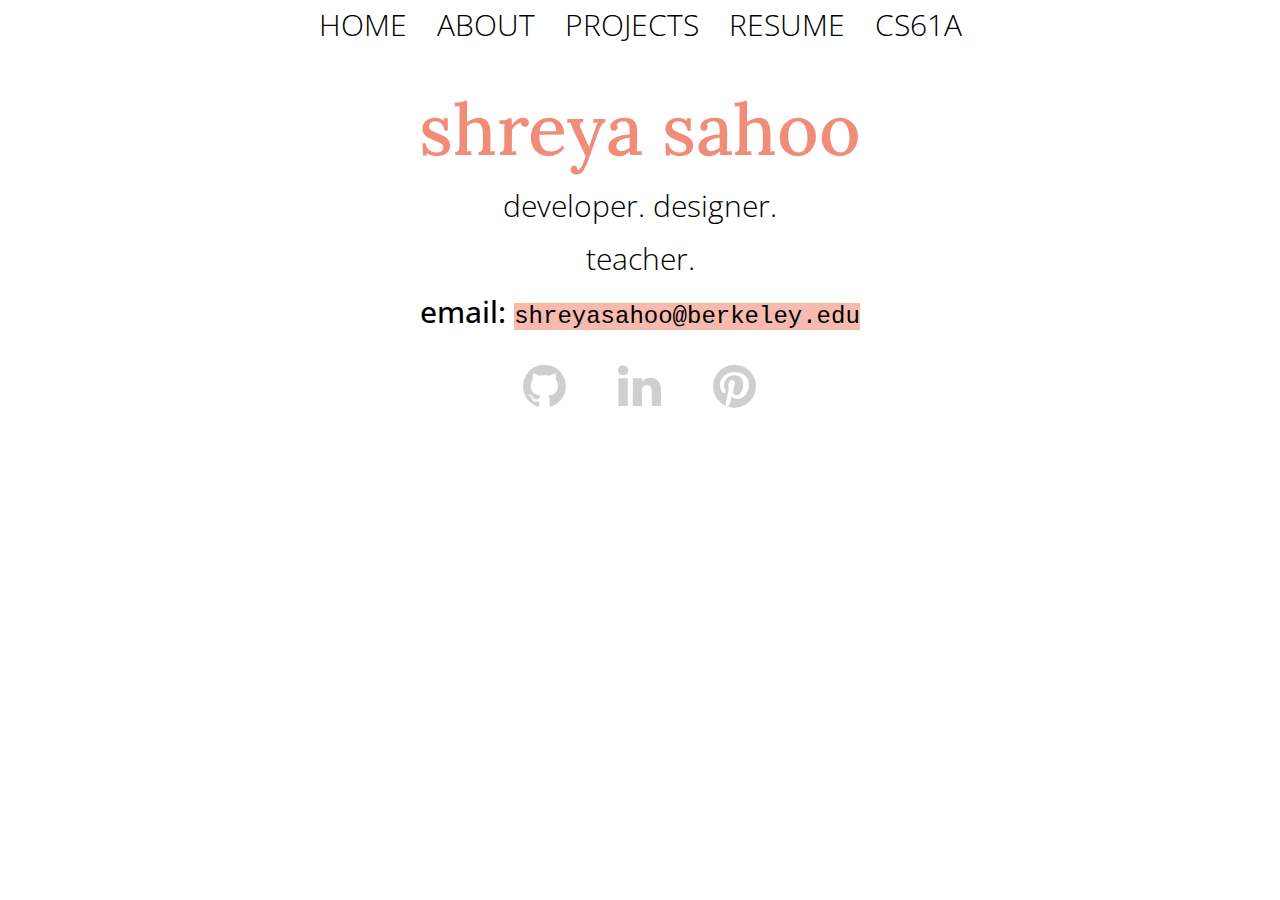
==== index.html @ d26af3e9 "added resource page" ====
<!DOCTYPE html>
<html lang="en">
    <head lang = "en">
        <meta charset="utf-8">
        <link href="https://fonts.googleapis.com/css?family=Lora:400i|Open+Sans+Condensed:300" rel="stylesheet">
        <meta http-equiv="X-UA-Compatible" content="IE=edge">
        <meta name="viewport" content="width=device-width, initial-scale=1">
        <link href="css/bootstrap.min.css" rel="stylesheet">
        <link rel="stylesheet" href="main.css">
        <link rel="stylesheet" href="https://cdnjs.cloudflare.com/ajax/libs/font-awesome/4.7.0/css/font-awesome.min.css">

        <script src="https://ajax.googleapis.com/ajax/libs/jquery/3.1.1/jquery.min.js"></script>
        <script src="https://maxcdn.bootstrapcdn.com/bootstrap/3.3.7/js/bootstrap.min.js"></script>
        <title> shreya sahoo </title>
    </head>
    <body>

    <nav class="navbar navbar-default navbar-fixed-top"> 
          <div class="container-fluid">
            <div class="navbar-header">
              <button type="button" class="navbar-toggle collapsed" data-toggle="collapse" data-target="#bs-example-navbar-collapse-1" aria-expanded="false">
                <span class="sr-only">Toggle navigation</span>
                <span class="icon-bar"></span>
                <span class="icon-bar"></span>
                <span class="icon-bar"></span>
              </button>
            </div>

            <div class="collapse navbar-collapse" id="bs-example-navbar-collapse-1">
              <ul class="nav navbar-nav">
                <li> <a href="index.html">HOME</a> </li>
                <li> <a href="about.html">ABOUT  </a> </li>
                <li> <a href="projects.html">PROJECTS </a> </li>
                <li> <a href= "ShreyaSahooResume.pdf">RESUME </a> </li>
                <li> <a href= "CS61A.html">CS61A </a> </li>                
              </ul>

            </div>
          </div>
    </nav>

  <div class="container-fluid">  
      <h1 id = "title"> shreya sahoo </h1>    
      <h2 id = "subtitle"> developer. designer. </h2>
      <h2 id = "subtitle"> teacher. </h2>
      <div class="text-center">
        <h2> email: 
          <span id = "email"> shreyasahoo@berkeley.edu </span> 
        </h2>
      </div>

      <div class = "row">
        <div class="col-md-4 col-lg-4 col-sm-12 col-xs-12"> </div>
        <div class="col-md-4 col-lg-4 col-sm-12 col-xs-12"> 
          <div class = "icons">
            <a href="https://github.com/shreyasahoo" class="fa fa-github"></a>
            <a href="https://www.linkedin.com/in/shreya-sahoo/" class="fa fa-linkedin"></a>
            <a href="https://www.pinterest.com/shreyayaa/" class="fa fa-pinterest"></a>
          </div>
        </div>
        <div class="col-md-4 col-lg-4 col-sm-12 col-xs-12"> </div>
      </div>

  </div>

</body>

</html>
---- main.css ----
html {
  position: relative;
	color: black;
  background-color: white;
  min-height: 100%;
}

body {
  padding-top: 70px;
    text-align: left;
    font-family: 'Open Sans Condensed', sans-serif;
    font-size: 20px;
    font-weight: lighter;
    color:  #000000;
    margin-bottom: 80px;
}
/* NAVBAR STUFF AND FOOTER STUFF */
.navbar-default {
    background-color: white;
    border: none !important;
    font-size: 30px;}

.navbar .navbar-nav {
    display: inline-block;
    float: none;
}
.navbar .navbar-collapse {
    text-align: center;
}

ul.nav  a:active {
    color:black;
    background-color: transparent;
    text-decoration:none; }

ul.nav a:link {
    color:black;
    background-color: transparent;
    text-decoration: none;
}

ul.nav a:visited {
    color:black;
    background-color: transparent;
    text-decoration: none;
}

ul.nav a:hover {
    color: #f18c79 !important;
    background-color: transparent;
    text-decoration:none;
}



div.navbar-default > div.container 
{background-color: white;}





/* INDEX PAGE */
#title {
	text-align: center;
	font-family: 'Lora', serif;
  font-size: 72px;
  color:  #f18c79 ;
}

#subtitle {
    text-align: center;
    font-family: 'Open Sans Condensed', sans-serif;
    font-size: 30px;
    font-weight: lighter;
    color:  black ;
}

.emailheader {
	text-align: center;
  font-family: 'Open Sans Condensed', sans-serif;
  font-size: 30px;
  font-weight: lighter;
  color:  black ;

}
#email {
  width: 100%;
	font-family: 'Cousine', monospace;
	font-size: 24px;
	color: black;
	background-color: rgba(241, 140, 121, 0.6);
  text-align: center !important;

}

.fa {
    margin-right: 20px;
    margin-left: 20px;
    margin-top: 20px;
    margin-bottom: 20px;
    font-size: 50px !important;
    width: 50px !important; 
    text-decoration: none;
    border-radius: 50%;
    color: #CFCFCF;
}

.fa:hover {
	color: #f18c79;
}

.icons {
  text-align: center !important;
}



/* ABOUT PAGE */

#aboutheader {
	font-size: 30px;
}

#me {
  width: 50%;
  height: 50%;
  margin-left: auto;
  margin-right: auto;
}


.info {
  width: 50%;
  min-width: 10em;
  margin-left: auto;
  margin-right: auto;

}

a {
	color:#f18c79;
    background-color: transparent;
    text-decoration: none;
}

a:hover {
    color: #f18c79 !important;
    background-color: transparent;
    text-decoration:none;
}

.container {
  position: relative;
}

/* MODAL */
.modal-title {
  color: #f18c79 ;
  font-size: 30px;
}

.modaltext {
    color: black !important;
}

.modaltitle {
  color: #f18c79 !important;
}


/* THUMBNAIL GALLERY */
.thumb {
    margin-bottom: 30px;
}

.hovereffect {
  width: 100%;
  height: 100%;
  float: left;
  overflow: hidden;
  position: relative;
  text-align: center;
  cursor: default;
}

.hovereffect .overlay {
  position: absolute;
  overflow: hidden;
  width: 80%;
  height: 80%;
  left: 10%;
  top: 10%;
  border-bottom: 1px solid #FFF;
  border-top: 1px solid #FFF;
  -webkit-transition: opacity 0.35s, -webkit-transform 0.35s;
  transition: opacity 0.35s, transform 0.35s;
  -webkit-transform: scale(0,1);
  -ms-transform: scale(0,1);
  transform: scale(0,1);
}

.hovereffect:hover .overlay {
  opacity: 1;
  filter: alpha(opacity=100);
  -webkit-transform: scale(1);
  -ms-transform: scale(1);
  transform: scale(1);
}

.hovereffect img {
  display: block;
  position: relative;
  -webkit-transition: all 0.35s;
  transition: all 0.35s;
}

.hovereffect:hover img {
  filter: url('data:image/svg+xml;charset=utf-8,<svg xmlns="http://www.w3.org/2000/svg"><filter id="filter"><feComponentTransfer color-interpolation-filters="sRGB"><feFuncR type="linear" slope="0.6" /><feFuncG type="linear" slope="0.6" /><feFuncB type="linear" slope="0.6" /></feComponentTransfer></filter></svg>#filter');
  filter: brightness(0.6);
  -webkit-filter: brightness(0.6);
}

.hovereffect h2 {
  text-transform: uppercase;
  text-align: center;
  position: relative;
  font-size: 17px;
  background-color: transparent;
  color: #FFF;
  padding: 1em 0;
  opacity: 0;
  filter: alpha(opacity=0);
  -webkit-transition: opacity 0.35s, -webkit-transform 0.35s;
  transition: opacity 0.35s, transform 0.35s;
  -webkit-transform: translate3d(0,-100%,0);
  transform: translate3d(0,-100%,0);
}

.hovereffect a, hovereffect p {
  color: #FFF;
  padding: 1em 0;
  opacity: 0;
  filter: alpha(opacity=0);
  -webkit-transition: opacity 0.35s, -webkit-transform 0.35s;
  transition: opacity 0.35s, transform 0.35s;
  -webkit-transform: translate3d(0,100%,0);
  transform: translate3d(0,100%,0);
}

.hovereffect:hover a, .hovereffect:hover p, .hovereffect:hover h2 {
  opacity: 1;
  filter: alpha(opacity=100);
  -webkit-transform: translate3d(0,0,0);
  transform: translate3d(0,0,0);
}


.btn-primary, .btn-primary:hover, .btn-primary:active, .btn-primary:visited {
    background-color: #f18c79 !important;
    border: #f18c79 !important;
  	color: white !important;
  	border-radius: 25%;
}

.footer {
  position: absolute;
  bottom: 0;
  width: 100%;
  height: 80px;
  background-color: #f5f5f5;
}
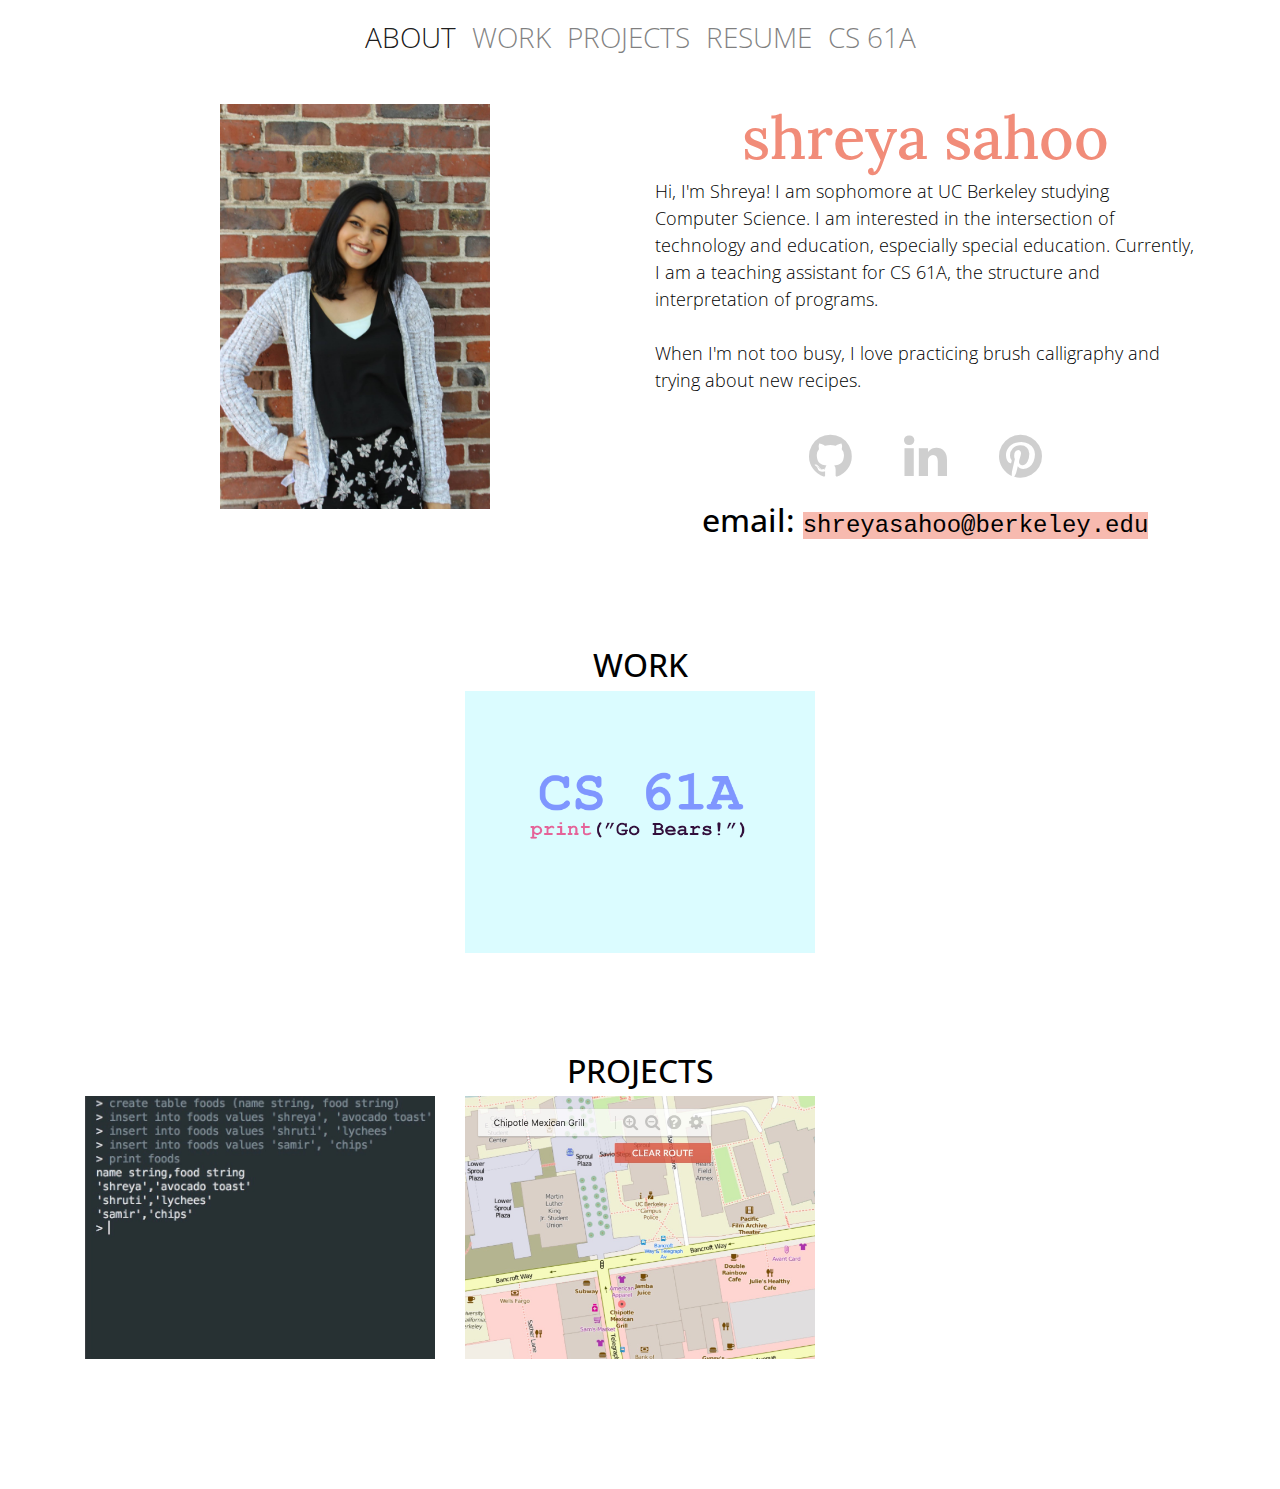
==== commit c8db7be3: "changed style" ====
--- a/index.html
+++ b/index.html
@@ -1,68 +1,241 @@
 <!DOCTYPE html>
 <html lang="en">
-    <head lang = "en">
-        <meta charset="utf-8">
-        <link href="https://fonts.googleapis.com/css?family=Lora:400i|Open+Sans+Condensed:300" rel="stylesheet">
-        <meta http-equiv="X-UA-Compatible" content="IE=edge">
-        <meta name="viewport" content="width=device-width, initial-scale=1">
-        <link href="css/bootstrap.min.css" rel="stylesheet">
-        <link rel="stylesheet" href="main.css">
-        <link rel="stylesheet" href="https://cdnjs.cloudflare.com/ajax/libs/font-awesome/4.7.0/css/font-awesome.min.css">
-
-        <script src="https://ajax.googleapis.com/ajax/libs/jquery/3.1.1/jquery.min.js"></script>
-        <script src="https://maxcdn.bootstrapcdn.com/bootstrap/3.3.7/js/bootstrap.min.js"></script>
-        <title> shreya sahoo </title>
-    </head>
-    <body>
-
-    <nav class="navbar navbar-default navbar-fixed-top"> 
-          <div class="container-fluid">
-            <div class="navbar-header">
-              <button type="button" class="navbar-toggle collapsed" data-toggle="collapse" data-target="#bs-example-navbar-collapse-1" aria-expanded="false">
-                <span class="sr-only">Toggle navigation</span>
-                <span class="icon-bar"></span>
-                <span class="icon-bar"></span>
-                <span class="icon-bar"></span>
-              </button>
+
+<head>
+
+    <meta charset="utf-8">
+    <meta name="viewport" content="width=device-width, initial-scale=1, shrink-to-fit=no">
+    <meta name="description" content="">
+    <meta name="author" content="">
+
+    <title>Shreya Sahoo</title>
+
+    <!-- Bootstrap core CSS -->
+    <link href="vendor/bootstrap/css/bootstrap.min.css" rel="stylesheet">
+
+    <!-- Custom styles for this template -->
+    <link href="https://fonts.googleapis.com/css?family=Lora:400i|Open+Sans+Condensed:300" rel="stylesheet">
+    <link rel="stylesheet" href="https://cdnjs.cloudflare.com/ajax/libs/font-awesome/4.7.0/css/font-awesome.min.css">
+    <link href="css/scrolling-nav.css" rel="stylesheet">
+
+</head>
+
+<body id="page-top">
+
+    <!-- Navigation -->
+    <nav class="navbar navbar-expand-lg navbar-light bg-white fixed-top" id="mainNav">
+        <button class="navbar-toggler" type="button" data-toggle="collapse" data-target="#navbarResponsive" aria-controls="navbarResponsive" aria-expanded="false" aria-label="Toggle navigation">
+            <span class="navbar-toggler-icon"></span>
+        </button>
+        <div class="collapse navbar-collapse" id="navbarResponsive">
+            <ul class="navbar-nav mx-auto">
+                <li class="nav-item">
+                    <a class="nav-link" href="#about">ABOUT</a>
+                </li>
+                <li class="nav-item">
+                    <a class="nav-link" href="#work">WORK</a>
+                </li>
+                <li class="nav-item">
+                    <a class="nav-link" href="#projects">PROJECTS</a>
+                </li>
+                <li class="nav-item">
+                    <a class="nav-link" href="ShreyaSahooResume.pdf">RESUME</a>
+                </li>
+                <li class="nav-item">
+                    <a class="nav-link" href="CS61A.html">CS 61A</a>
+                </li>
+            </ul>
+        </div>
+    </nav>
+
+    <section id="about">
+        <div class="container">
+            <div class="row">
+                <div class = "col-lg-6 mx-auto">
+                    <img src = "img/shreya.jpg" id = "me">  
+                </div>
+                <div class="col-lg-6 mx-auto">
+                    <h1 id = "title"> shreya sahoo </h1>    
+                    <p id = "subtitle"> 
+                    Hi, I'm Shreya! I am sophomore at UC Berkeley studying Computer Science. I am interested in the intersection of technology and education, especially special education. Currently, I am a teaching assistant for CS 61A, the structure and interpretation of programs.
+                    <br> 
+                    <br>
+                    When I'm not too busy, I love practicing brush calligraphy and trying about new recipes.</p>
+
+                    <div class="col-md-4 col-lg-12 col-sm-12 col-xs-12"> </div>
+                    <div class="col-md-4 col-lg-12 col-sm-12 col-xs-12"> 
+                        <div class = "icons">
+                            <a href="https://github.com/shreyasahoo" class="fa fa-github"></a>
+                            <a href="https://www.linkedin.com/in/shreya-sahoo/" class="fa fa-linkedin"></a>
+                            <a href="https://www.pinterest.com/shreyayaa/" class="fa fa-pinterest"></a>
+                        </div>
+                        <div class="col-md-4 col-lg-12 col-sm-12 col-xs-12"> </div>               
+                        <div class="text-center">
+                            <h2> email: 
+                            <span id = "email"> shreyasahoo@berkeley.edu </span> 
+                            </h2>
+                        </div>                       
+                    </div>
+                </div>
             </div>
-
-            <div class="collapse navbar-collapse" id="bs-example-navbar-collapse-1">
-              <ul class="nav navbar-nav">
-                <li> <a href="index.html">HOME</a> </li>
-                <li> <a href="about.html">ABOUT  </a> </li>
-                <li> <a href="projects.html">PROJECTS </a> </li>
-                <li> <a href= "ShreyaSahooResume.pdf">RESUME </a> </li>
-                <li> <a href= "CS61A.html">CS61A </a> </li>                
-              </ul>
-
-            </div>
+        </div>
+    </section>
+
+    <section id="work">
+    <div class = "container">
+        <h2>WORK</h2>
+        <div class = "row">
+            <div class= "col-lg-4 mx-auto"></div>
+            <div class = "col-lg-4 max-auto">
+              <div class="hovereffect">
+                    <img class= "img-fluid" src= "img/cs61a.png">
+                      <div class="overlay">
+                          <h2>CS 61A</h2>
+                              <p> 
+                                <a href="#0" class="btn btn-primary" data-toggle="modal" data-target="#cs61a">read more</a>
+                              </p> 
+                      </div>    
+              </div>  
+
+              <div class="modal fade" id="cs61a" tabindex="-1" role="dialog" aria-labelledby="exampleModalLongTitle" aria-hidden="true">
+                <div class="modal-dialog" role="document">
+                   <div class="modal-content">
+                      <div class="modal-header">
+                        <button type="button" class="close" data-dismiss="modal" aria-label="Close">
+                          <span aria-hidden="true">&times;</span>
+                        </button>
+                        <p class="modal-title" id="exampleModalLongTitle"> CS 61A </p>
+                      </div>
+                    <div class="modal-body">
+                      <p class = "modaltext"> I really enjoyed taking CS 61A the first semester of my freshman year; I wanted to stay involved with the course by helping teach! The semester after I took the course, I was a lab assistant -- this is what I have been doing since: </p>
+                              
+                      <img class= "img-fluid" src= "img/cs61a.png" id = "modal61a">
+
+                      <h2 class = "modaltitle" id = "jobTitle"> Undergraduate Student Instructor</h2>
+                      <h2 class = "modaltitle" id = "date"> August 2017 - Present </h2>
+
+                      <p class = "modaltext"> As a TA for CS 61A, I teach weekly lab and discussion sections to students. In addition, I lead 2 hours of office hours every week and assist students with understanding key concepts, and give guidance on homework assignments and projects.
+                      </p>
+
+                      <h2 class = "modaltitle" id = "jobTitle"> Computer Science Mentors Senior Mentor (Previous Junior Mentor) </h2>
+                      <h2 class = "modaltitle" id = "date"> January 2017 - Present </h2>
+
+                      <p class = "modaltext"> I mentor and teach concepts from the course in a small group setting. In addition to teaching a group section, I mentor several Junior Mentors and go over how to teach each week's material and give teaching tips. 
+                      </p>
+                      <h2 class = "modaltitle" id = "jobTitle"> Tutor </h2>
+                      <h2 class = "modaltitle" id = "date"> June 2017 - Present </h2>
+
+                      <p class = "modaltext"> I mentored 3 small group sections and tutored students one-on-one. I also mentored students during pre and post midterm advising and helped plan a review session. In addition, I graded projects, and proctored and graded exams. 
+                      </p>
+                    </div>
+                    <div class="modal-footer">
+                      <button type="button" class="btn btn-secondary" data-dismiss="modal">Close</button>
+                    </div>
+                  </div>
+                </div>
+              </div>        
+          </div>     
+          <div class="col-lg-4 mx-auto"></div>
+    </section>
+
+    <section id= "projects">
+    <div class = "container">
+        <h2>PROJECTS</h2>
+        <div class = "row">
+          <div class = "col-lg-4 mx-auto" >
+              <div class="hovereffect">
+                  <img class="img-fluid" src="img/database.jpg" alt=""> 
+                      <div class="overlay">
+                          <h2>DATABASE</h2>
+                              <p> 
+                                <a href="#0" class="btn btn-primary" data-toggle="modal" data-target="#database">read more</a>
+                              </p> 
+                      </div>    
+              </div>  
+
+              <div class="modal fade" id="database" tabindex="-1" role="dialog" aria-labelledby="exampleModalLongTitle" aria-hidden="true">
+                <div class="modal-dialog" role="document">
+                   <div class="modal-content">
+                      <div class="modal-header">
+                        <button type="button" class="close" data-dismiss="modal" aria-label="Close">
+                          <span aria-hidden="true">&times;</span>
+                        </button>
+                        <p class="modal-title" id="exampleModalLongTitle"> DATABASE </p>
+                        <p class = modaltext> February 2017, CS 61B </p>
+                      </div>
+                    <div class="modal-body">
+                      <p class = "modaltext"> I worked with a partner to create a database management system written in Java. We designed the implementation of a table and developed functions that allowed users to join multiple tables, and create tables that had conditions. </p>
+                              
+                      <img class="img-fluid" src="img/database.jpg">
+
+                      <h2 class = "modaltitle"> WHAT I LEARNED </h2>
+
+                      <p class = "modaltext"> This project gave me experience in working with both a large group to brainstorm and develop high-level ideas as well as with a partner. I learned how to effectively use data abstraction as well as the basics of regex. </p>
+                    </div>
+                    <div class="modal-footer">
+                      <button type="button" class="btn btn-secondary" data-dismiss="modal">Close</button>
+                    </div>
+                  </div>
+                </div>
+              </div>        
+          </div>     
+          
+          <div class = "col-lg-4 mx-auto">
+              <div class="hovereffect">
+                  <img class="img-fluid" src="img/bearmaps.jpg" alt="">
+                      <div class="overlay">
+                          <h2>BEARMAPS</h2>
+                              <p> 
+                                <a href="#0" class="btn btn-primary" data-toggle="modal" data-target="#bearmaps">read more</a>
+                              </p> 
+                      </div>    
+              </div>  
+
+              <div class="modal fade" id="bearmaps" tabindex="-1" role="dialog" aria-labelledby="exampleModalLongTitle" aria-hidden="true">
+                <div class="modal-dialog" role="document">
+                   <div class="modal-content">
+                      <div class="modal-header">
+                        <button type="button" class="close" data-dismiss="modal" aria-label="Close">
+                          <span aria-hidden="true">&times;</span>
+                        </button>
+                        <p class="modal-title" id="exampleModalLongTitle"> BEARMAPS </p>
+                        <p class = modaltext> April 2017, CS 61B </p>
+                      </div>
+                    <div class="modal-body">
+                      <p class = "modaltext"> Using Java, I implemented the backend of a web mapping application that allows users to move around and zoom in to a map of Berkeley. Users can click two points on the map to find the shortest route between the points. I also added an autocomplete search feature.  
+                      </p>
+
+                      <img class="img-fluid" src="img/bearmaps.jpg" alt="" id = "modalbearmaps">
+
+                      <h2 class = "modaltitle"> WHAT I LEARNED </h2>
+
+                      <p class = "modaltext"> I used multiple data structures and graph algorithms in creating the end result. I also learned how to make my programs more time and space efficent. </p>
+                    </div>
+                    <div class="modal-footer">
+                      <button type="button" class="btn btn-secondary" data-dismiss="modal">Close</button>
+                    </div>
+                  </div>
+                </div>
+              </div> 
           </div>
-    </nav>
-
-  <div class="container-fluid">  
-      <h1 id = "title"> shreya sahoo </h1>    
-      <h2 id = "subtitle"> developer. designer. </h2>
-      <h2 id = "subtitle"> teacher. </h2>
-      <div class="text-center">
-        <h2> email: 
-          <span id = "email"> shreyasahoo@berkeley.edu </span> 
-        </h2>
+          <div class="col-lg-4 col-md-4 col-sm-6 col-xs-12"></div>
+        </div>
+
+
       </div>
-
-      <div class = "row">
-        <div class="col-md-4 col-lg-4 col-sm-12 col-xs-12"> </div>
-        <div class="col-md-4 col-lg-4 col-sm-12 col-xs-12"> 
-          <div class = "icons">
-            <a href="https://github.com/shreyasahoo" class="fa fa-github"></a>
-            <a href="https://www.linkedin.com/in/shreya-sahoo/" class="fa fa-linkedin"></a>
-            <a href="https://www.pinterest.com/shreyayaa/" class="fa fa-pinterest"></a>
-          </div>
-        </div>
-        <div class="col-md-4 col-lg-4 col-sm-12 col-xs-12"> </div>
-      </div>
-
-  </div>
+        </section>
+
+    <!-- Bootstrap core JavaScript -->
+    <script src="vendor/jquery/jquery.min.js"></script>
+    <script src="vendor/popper/popper.min.js"></script>
+    <script src="vendor/bootstrap/js/bootstrap.min.js"></script>
+
+    <!-- Plugin JavaScript -->
+    <script src="vendor/jquery-easing/jquery.easing.min.js"></script>
+
+    <!-- Custom JavaScript for this theme -->
+    <script src="js/scrolling-nav.js"></script>
 
 </body>
 
-</html>+</html>
--- a/css/scrolling-nav.css
+++ b/css/scrolling-nav.css
@@ -0,0 +1,305 @@
+body {
+	padding-top: 54px;
+  	text-align: center;
+  	font-family: 'Open Sans Condensed', sans-serif;
+  	font-size: 20px;
+  	font-weight: lighter;
+  	color:  #000000;
+  	margin-bottom: 80px;
+}
+
+@media (min-width: 992px) {
+    header {
+        padding: 156px 0 100px;
+    }
+}
+
+section {
+    padding: 50px 0;
+}
+
+/* NAVBAR STUFF AND FOOTER STUFF */
+.navbar {
+    background-color: white;
+    border: none !important;
+    font-size: 28px;
+    text-align: center;
+}
+
+.navbar .navbar-collapse {
+    text-align: center;
+}
+
+ul.nav  a:active {
+    color: black !important;
+    background-color: transparent;
+    text-decoration:none; }
+
+ul.nav a:link {
+    color: black !important;
+    background-color: transparent;
+    text-decoration: none;
+}
+
+ul.nav a:visited {
+    color:black;
+    background-color: transparent;
+    text-decoration: none;
+}
+
+ul.nav a:hover {
+    color: #f18c79 !important;
+    background-color: transparent;
+    text-decoration:none;
+}
+
+div.navbar-default > div.container 
+{background-color: white;}
+
+/* INDEX PAGE */
+#title {
+	text-align: center;
+	font-family: 'Lora', serif;
+  	font-size: 60px;
+  	color:  #f18c79 ;
+}
+
+#subtitle {
+	text-align: left;
+    font-family: 'Open Sans Condensed', sans-serif;
+    font-size: 18px;
+    font-weight: lighter;
+    color:  black ;
+}
+
+.emailheader {
+	text-align: center;
+  	font-family: 'Open Sans Condensed', sans-serif;
+  	font-size: 30px;
+  	font-weight: lighter;
+  	color:  black ;
+
+}
+#email {
+  width: 100%;
+	font-family: 'Cousine', monospace;
+	font-size: 24px;
+	color: black;
+	background-color: rgba(241, 140, 121, 0.6);
+  text-align: center !important;
+
+}
+
+.fa {
+    margin-right: 20px;
+    margin-left: 20px;
+    margin-top: 20px;
+    margin-bottom: 20px;
+    font-size: 50px !important;
+    width: 50px !important; 
+    text-decoration: none;
+    border-radius: 50%;
+    color: #CFCFCF;
+}
+
+.fa:hover {
+	color: #f18c79;
+}
+
+.icons {
+  text-align: center !important;
+}
+
+
+
+/* ABOUT PAGE */
+
+#aboutheader {
+	font-size: 30px;
+}
+
+#me {
+  width: 50%;
+  margin-left: auto;
+  margin-right: auto;
+}
+
+
+.info {
+  width: 50%;
+  min-width: 10em;
+  margin-left: auto;
+  margin-right: auto;
+
+}
+
+a {
+	color:#f18c79;
+    background-color: transparent;
+    text-decoration: none;
+}
+
+a:hover {
+    color: #f18c79 !important;
+    background-color: transparent;
+    text-decoration:none;
+}
+
+.container {
+  position: relative;
+}
+
+/* MODAL */
+.modal-title {
+  color: #f18c79 ;
+  font-size: 30px !important;
+}
+
+.modaltext {
+    color: black !important;
+    font-size:18px;
+    text-align: left;
+}
+
+#jobTitle {
+	font-size: 25px;
+}
+
+#date {
+	color : black !important;
+	font-size: 20px;
+}
+
+#modal61a {
+	width: 50%;
+	height: 50%;
+	padding: 10px;
+}
+
+#modalbearmaps {
+	padding: 10px;
+}
+
+
+
+/* THUMBNAIL GALLERY -- used template on bootply */
+.thumb {
+    margin-bottom: 30px;
+}
+
+.hovereffect {
+  width: 100%;
+  height: 100%;
+  float: left;
+  overflow: hidden;
+  position: relative;
+  text-align: center;
+  cursor: default;
+}
+
+.hovereffect .overlay {
+  position: absolute;
+  overflow: hidden;
+  width: 80%;
+  height: 80%;
+  left: 10%;
+  top: 10%;
+  border-bottom: 1px solid #FFF;
+  border-top: 1px solid #FFF;
+  -webkit-transition: opacity 0.35s, -webkit-transform 0.35s;
+  transition: opacity 0.35s, transform 0.35s;
+  -webkit-transform: scale(0,1);
+  -ms-transform: scale(0,1);
+  transform: scale(0,1);
+}
+
+.hovereffect:hover .overlay {
+  opacity: 1;
+  filter: alpha(opacity=100);
+  -webkit-transform: scale(1);
+  -ms-transform: scale(1);
+  transform: scale(1);
+}
+
+.hovereffect img {
+  display: block;
+  position: relative;
+  -webkit-transition: all 0.35s;
+  transition: all 0.35s;
+}
+
+.hovereffect:hover img {
+  filter: url('data:image/svg+xml;charset=utf-8,<svg xmlns="http://www.w3.org/2000/svg"><filter id="filter"><feComponentTransfer color-interpolation-filters="sRGB"><feFuncR type="linear" slope="0.6" /><feFuncG type="linear" slope="0.6" /><feFuncB type="linear" slope="0.6" /></feComponentTransfer></filter></svg>#filter');
+  filter: brightness(0.6);
+  -webkit-filter: brightness(0.6);
+}
+
+.hovereffect h2 {
+  text-transform: uppercase;
+  text-align: center;
+  position: relative;
+  font-size: 17px;
+  background-color: transparent;
+  color: #FFF;
+  padding: 1em 0;
+  opacity: 0;
+  filter: alpha(opacity=0);
+  -webkit-transition: opacity 0.35s, -webkit-transform 0.35s;
+  transition: opacity 0.35s, transform 0.35s;
+  -webkit-transform: translate3d(0,-100%,0);
+  transform: translate3d(0,-100%,0);
+}
+
+.hovereffect a, hovereffect p {
+  color: #FFF;
+  padding: 1em 0;
+  opacity: 0;
+  filter: alpha(opacity=0);
+  -webkit-transition: opacity 0.35s, -webkit-transform 0.35s;
+  transition: opacity 0.35s, transform 0.35s;
+  -webkit-transform: translate3d(0,100%,0);
+  transform: translate3d(0,100%,0);
+}
+
+.hovereffect:hover a, .hovereffect:hover p, .hovereffect:hover h2 {
+  opacity: 1;
+  filter: alpha(opacity=100);
+  -webkit-transform: translate3d(0,0,0);
+  transform: translate3d(0,0,0);
+}
+
+
+/* MODAL */
+.modal-title {
+  color: #f18c79 ;
+  font-size: 30px;
+}
+
+.modaltext {
+    color: black !important;
+    font-size: 18px;
+}
+
+.modaltitle {
+  color: #f18c79 !important;
+}
+
+
+
+.btn-primary, .btn-primary:hover, .btn-primary:active, .btn-primary:visited {
+    background-color: #f18c79 !important;
+    border: #f18c79 !important;
+  	color: white !important;
+  	border-radius: 25%;
+}
+
+
+
+
+
+
+
+
+
+
+
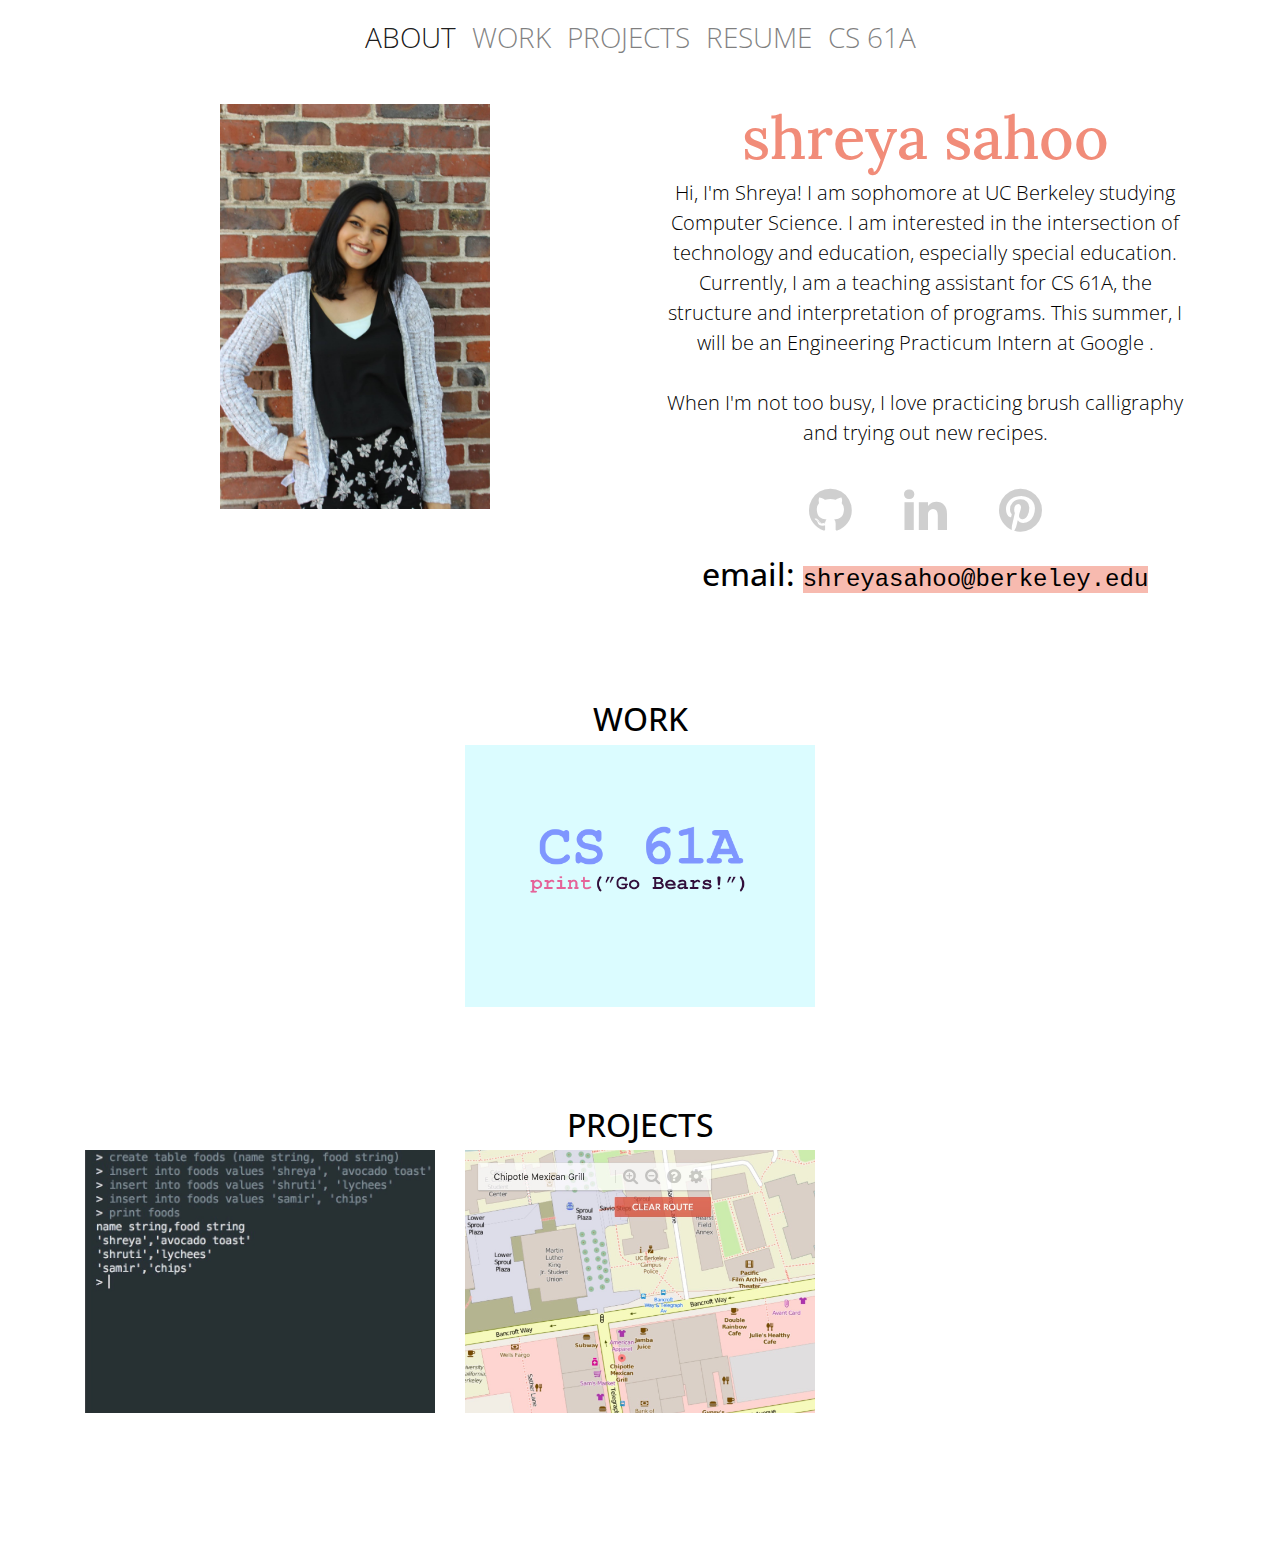
==== commit 8c2285c0: "updated" ====
--- a/index.html
+++ b/index.html
@@ -55,12 +55,13 @@
                     <img src = "img/shreya.jpg" id = "me">  
                 </div>
                 <div class="col-lg-6 mx-auto">
-                    <h1 id = "title"> shreya sahoo </h1>    
-                    <p id = "subtitle"> 
-                    Hi, I'm Shreya! I am sophomore at UC Berkeley studying Computer Science. I am interested in the intersection of technology and education, especially special education. Currently, I am a teaching assistant for CS 61A, the structure and interpretation of programs.
+                    <h1 id = "title"> shreya sahoo </h1> 
+                    <div class = "wrap">   
+                    <p class = "subtitle"> 
+                    Hi, I'm Shreya! I am sophomore at UC Berkeley studying Computer Science. I am interested in the intersection of technology and education, especially special education. Currently, I am a teaching assistant for CS 61A, the structure and interpretation of programs. This summer, I will be an Engineering Practicum Intern at <span id = "google"> Google </span>. 
                     <br> 
                     <br>
-                    When I'm not too busy, I love practicing brush calligraphy and trying about new recipes.</p>
+                    When I'm not too busy, I love practicing brush calligraphy and trying out new recipes.</p> </div>
 
                     <div class="col-md-4 col-lg-12 col-sm-12 col-xs-12"> </div>
                     <div class="col-md-4 col-lg-12 col-sm-12 col-xs-12"> 
--- a/css/scrolling-nav.css
+++ b/css/scrolling-nav.css
@@ -292,14 +292,36 @@
   	color: white !important;
   	border-radius: 25%;
 }
-
-
-
-
-
-
-
-
-
-
-
+.wrap {
+  margin: 0 auto;
+  text-align: center;
+}
+.wrap a {
+    font-family: 'Tinos', serif;
+  font-size: 5rem;
+  text-align: center;
+  line-height: 1.25;
+  display: inline;
+  color: steelblue;
+  text-shadow: 0 1px darken(steelblue, 10%);
+  transition: box-shadow ease 250ms, color ease 250ms;
+  cursor: pointer;
+  
+  text-decoration: none;
+
+  
+  &:hover {
+    box-shadow: 0 -25px 0 coral inset;
+  }
+}
+
+
+
+
+
+
+
+
+
+
+
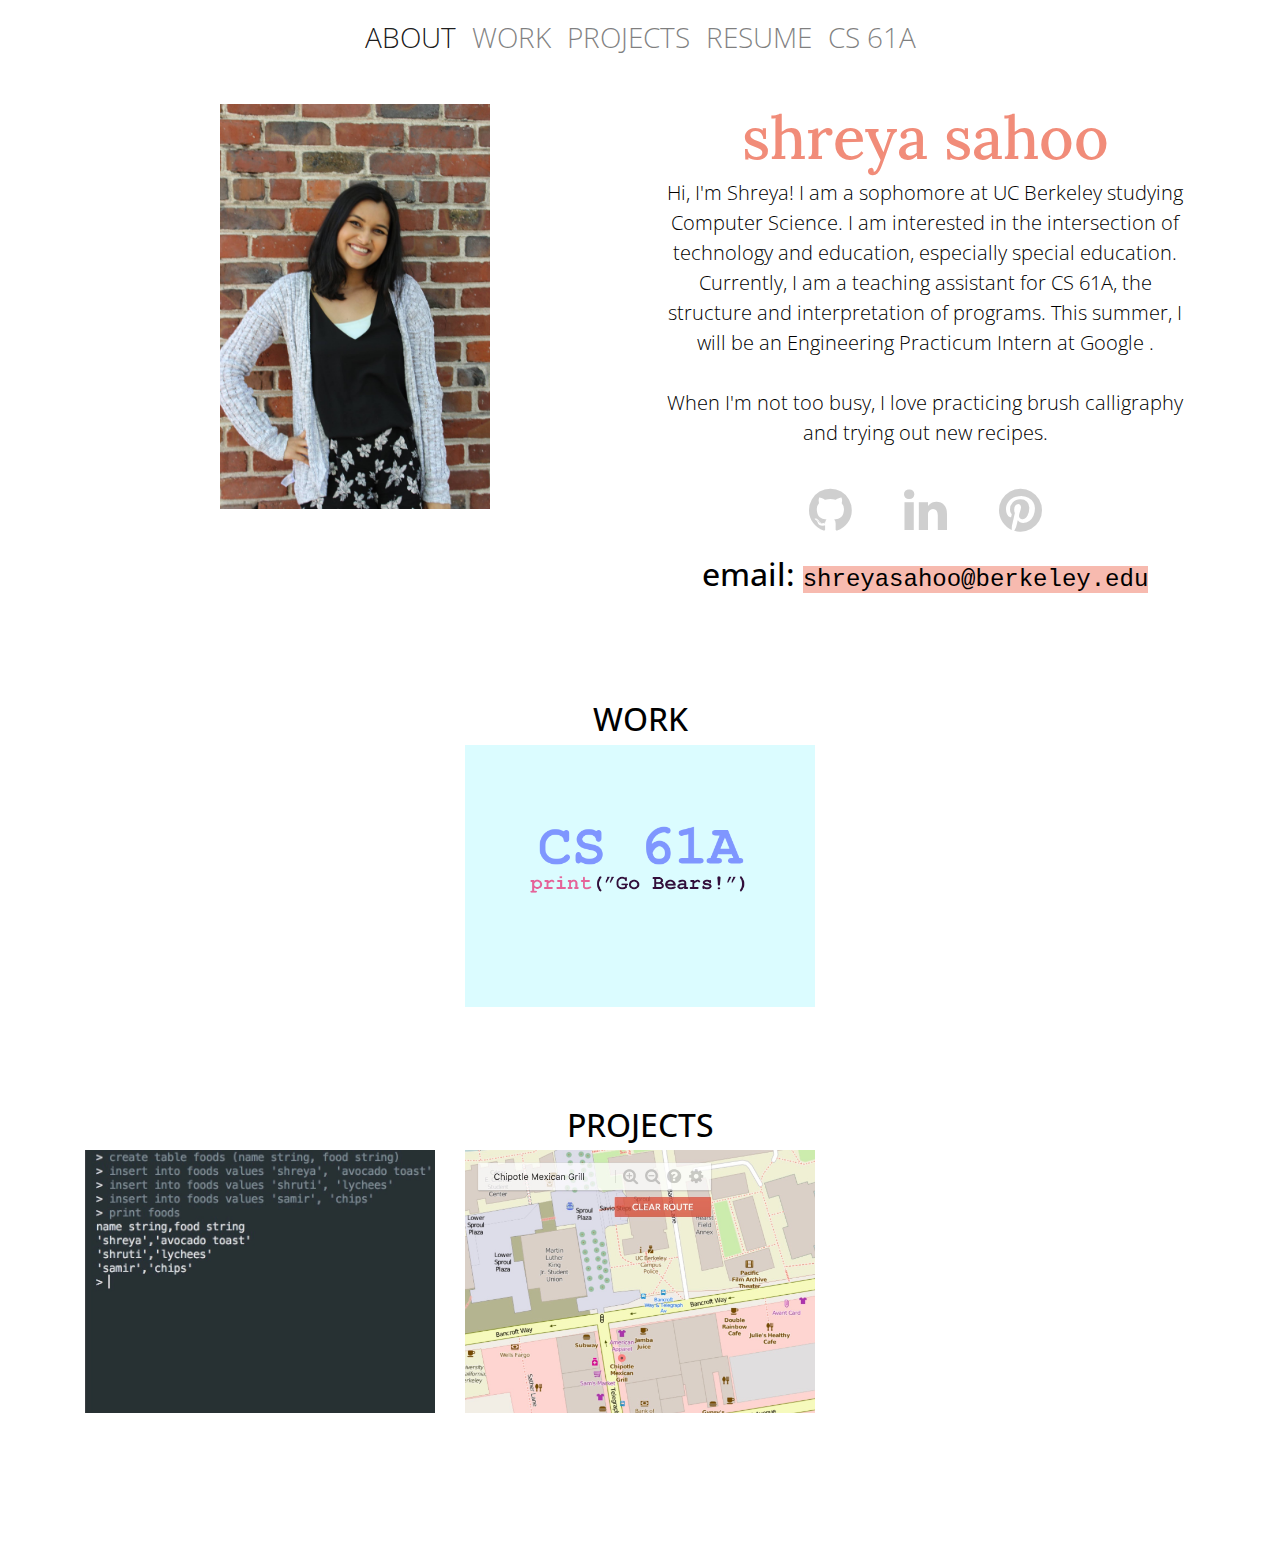
==== commit b8da20e7: "Update index.html" ====
--- a/index.html
+++ b/index.html
@@ -58,7 +58,7 @@
                     <h1 id = "title"> shreya sahoo </h1> 
                     <div class = "wrap">   
                     <p class = "subtitle"> 
-                    Hi, I'm Shreya! I am sophomore at UC Berkeley studying Computer Science. I am interested in the intersection of technology and education, especially special education. Currently, I am a teaching assistant for CS 61A, the structure and interpretation of programs. This summer, I will be an Engineering Practicum Intern at <span id = "google"> Google </span>. 
+                    Hi, I'm Shreya! I am a sophomore at UC Berkeley studying Computer Science. I am interested in the intersection of technology and education, especially special education. Currently, I am a teaching assistant for CS 61A, the structure and interpretation of programs. This summer, I will be an Engineering Practicum Intern at <span id = "google"> Google </span>. 
                     <br> 
                     <br>
                     When I'm not too busy, I love practicing brush calligraphy and trying out new recipes.</p> </div>
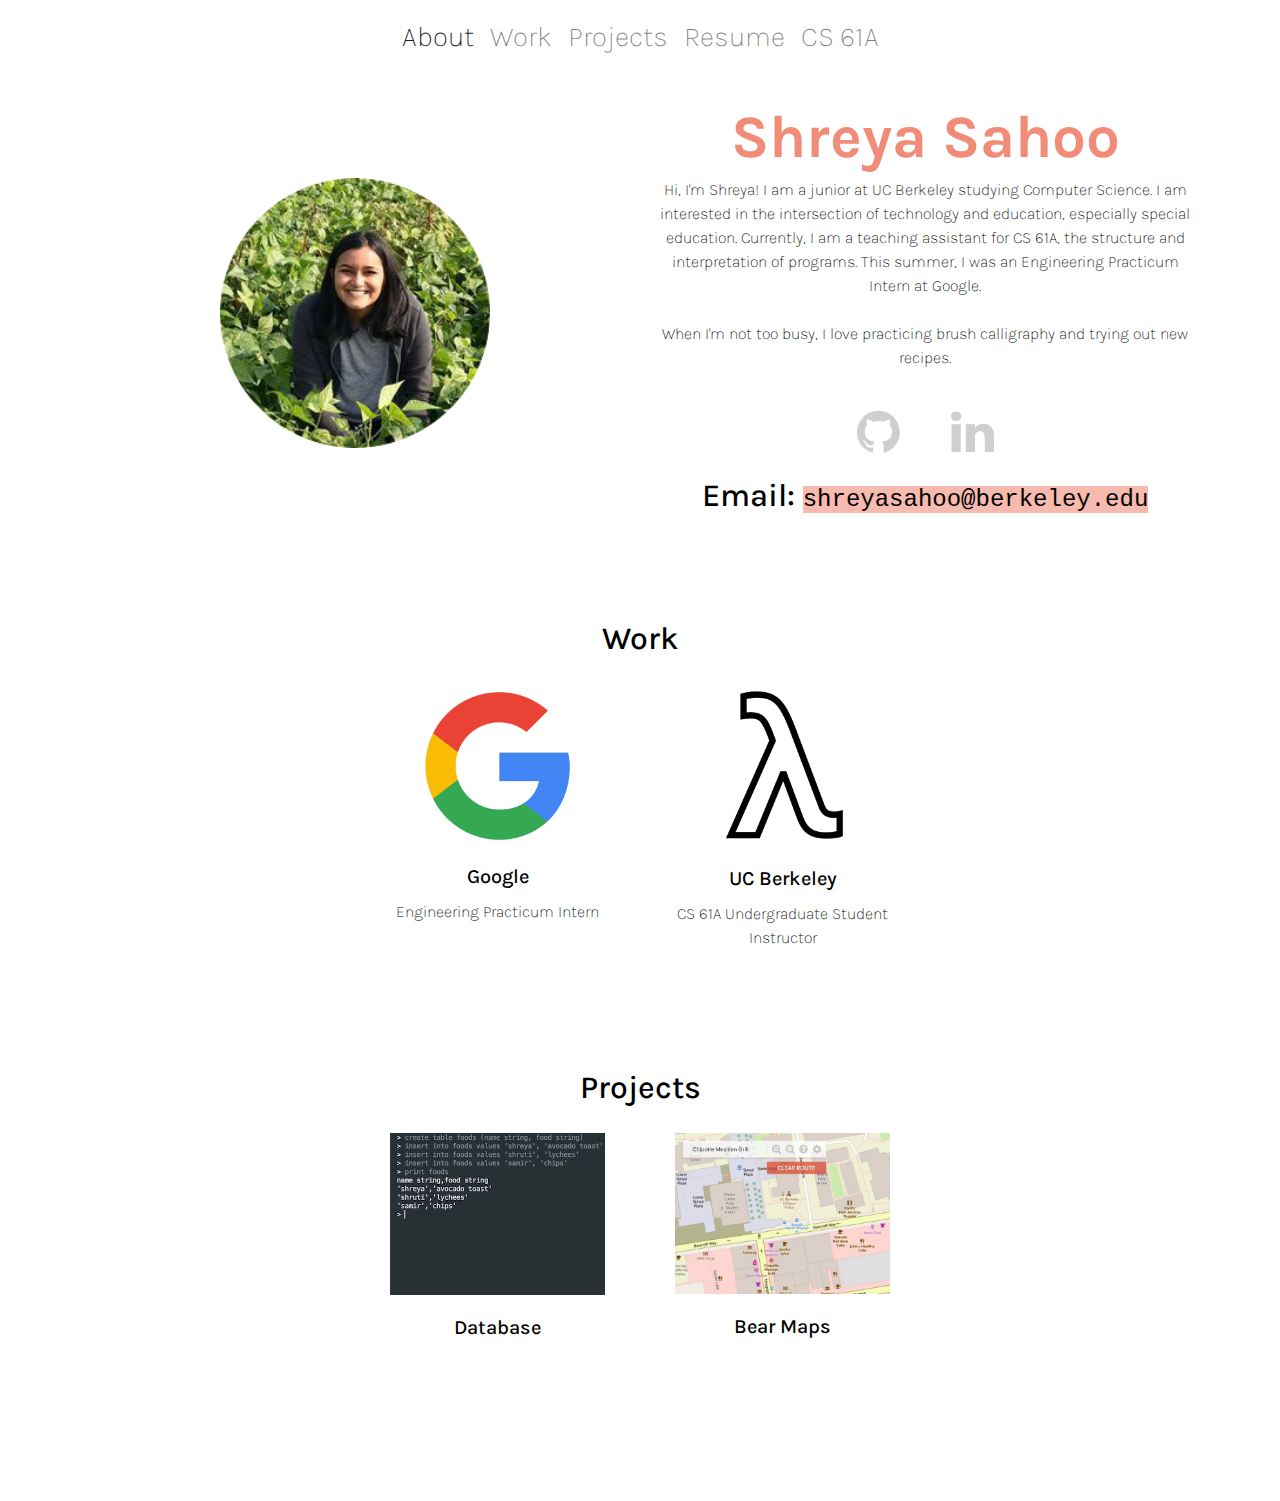
==== commit b701ed82: "updated site" ====
--- a/index.html
+++ b/index.html
@@ -16,6 +16,7 @@
     <!-- Custom styles for this template -->
     <link href="https://fonts.googleapis.com/css?family=Lora:400i|Open+Sans+Condensed:300" rel="stylesheet">
     <link rel="stylesheet" href="https://cdnjs.cloudflare.com/ajax/libs/font-awesome/4.7.0/css/font-awesome.min.css">
+    <link href="https://fonts.googleapis.com/css?family=Karla" rel="stylesheet">
     <link href="css/scrolling-nav.css" rel="stylesheet">
 
 </head>
@@ -30,16 +31,16 @@
         <div class="collapse navbar-collapse" id="navbarResponsive">
             <ul class="navbar-nav mx-auto">
                 <li class="nav-item">
-                    <a class="nav-link" href="#about">ABOUT</a>
-                </li>
-                <li class="nav-item">
-                    <a class="nav-link" href="#work">WORK</a>
-                </li>
-                <li class="nav-item">
-                    <a class="nav-link" href="#projects">PROJECTS</a>
-                </li>
-                <li class="nav-item">
-                    <a class="nav-link" href="ShreyaSahooResume.pdf">RESUME</a>
+                    <a class="nav-link" href="#about">About</a>
+                </li>
+                <li class="nav-item">
+                    <a class="nav-link" href="#work">Work</a>
+                </li>
+                <li class="nav-item">
+                    <a class="nav-link" href="#projects">Projects</a>
+                </li>
+                <li class="nav-item">
+                    <a class="nav-link" href="ShreyaSahoo_Resume.pdf">Resume</a>
                 </li>
                 <li class="nav-item">
                     <a class="nav-link" href="CS61A.html">CS 61A</a>
@@ -51,28 +52,30 @@
     <section id="about">
         <div class="container">
             <div class="row">
-                <div class = "col-lg-6 mx-auto">
-                    <img src = "img/shreya.jpg" id = "me">  
-                </div>
-                <div class="col-lg-6 mx-auto">
-                    <h1 id = "title"> shreya sahoo </h1> 
-                    <div class = "wrap">   
+              <div class="col"></div>
+              <div class="col">
+              <h1 id = "title" style="text-align:center">Shreya Sahoo</h1>
+              </div>
+            </div>
+            <div class="row">
+                <div class = "col"> <img src = "img/shreyasahoo.png" id = "me" style="max-width:90%">  </div>
+                <div class="col"> 
+                     
                     <p class = "subtitle"> 
-                    Hi, I'm Shreya! I am a sophomore at UC Berkeley studying Computer Science. I am interested in the intersection of technology and education, especially special education. Currently, I am a teaching assistant for CS 61A, the structure and interpretation of programs. This summer, I will be an Engineering Practicum Intern at <span id = "google"> Google </span>. 
+                    Hi, I'm Shreya! I am a junior at UC Berkeley studying Computer Science. I am interested in the intersection of technology and education, especially special education. Currently, I am a teaching assistant for CS 61A, the structure and interpretation of programs. This summer, I was an Engineering Practicum Intern at Google. 
                     <br> 
                     <br>
-                    When I'm not too busy, I love practicing brush calligraphy and trying out new recipes.</p> </div>
-
-                    <div class="col-md-4 col-lg-12 col-sm-12 col-xs-12"> </div>
-                    <div class="col-md-4 col-lg-12 col-sm-12 col-xs-12"> 
+                    When I'm not too busy, I love practicing brush calligraphy and trying out new recipes.</p> 
+
+                    <div class="col"> </div>
+                    <div class="col"> 
                         <div class = "icons">
                             <a href="https://github.com/shreyasahoo" class="fa fa-github"></a>
                             <a href="https://www.linkedin.com/in/shreya-sahoo/" class="fa fa-linkedin"></a>
-                            <a href="https://www.pinterest.com/shreyayaa/" class="fa fa-pinterest"></a>
                         </div>
-                        <div class="col-md-4 col-lg-12 col-sm-12 col-xs-12"> </div>               
+                        <div class="col"> </div>               
                         <div class="text-center">
-                            <h2> email: 
+                            <h2>Email: 
                             <span id = "email"> shreyasahoo@berkeley.edu </span> 
                             </h2>
                         </div>                       
@@ -84,20 +87,55 @@
 
     <section id="work">
     <div class = "container">
-        <h2>WORK</h2>
+        <h2>Work</h2>
         <div class = "row">
-            <div class= "col-lg-4 mx-auto"></div>
-            <div class = "col-lg-4 max-auto">
-              <div class="hovereffect">
-                    <img class= "img-fluid" src= "img/cs61a.png">
-                      <div class="overlay">
-                          <h2>CS 61A</h2>
-                              <p> 
-                                <a href="#0" class="btn btn-primary" data-toggle="modal" data-target="#cs61a">read more</a>
-                              </p> 
-                      </div>    
-              </div>  
-
+            <div class= "col">
+            </div>
+            <div class = "col">
+              <div class = "card">
+              <div class = "card-body">
+              <img class= "img-fluid" src= "img/google.png" href="#0" class="btn btn-primary" data-toggle="modal" data-target="#google" style="max-width:75%">
+              <div class="modal fade" id="google" tabindex="-1" role="dialog" aria-labelledby="exampleModalLongTitle" aria-hidden="true">
+                <div class="modal-dialog" role="document">
+                   <div class="modal-content">
+                      <div class="modal-header">
+                        <button type="button" class="close" data-dismiss="modal" aria-label="Close">
+                          <span aria-hidden="true">&times;</span>
+                        </button>
+                        <p class="modal-title" id="exampleModalLongTitle"> CS 61A </p>
+                      </div>
+                    <div class="modal-body">
+                      <h2 class = "modaltitle" id = "jobTitle">Engineering Practicum Intern</h2>
+                      <h2 class = "modaltitle" id = "date"> May 2018 - August 2018 </h2>
+
+                      <p class = "modaltext"> 
+                      I enjoyed working at Google this summer on the Maps team in Mountain View this summer!
+                      <br>
+                      <br> 
+                      I designed and developed new features for an internal web application that performs checks on bulk changes made to Google Maps data. The tool is used by 40 teams to process billions of changes annually! 
+                      <br>
+                      <br>
+                      I created a personalized and interactive user workflow by building a landing page for users to easily monitor the status of their bulk changes. 
+                      <br>
+                      <br>
+                      I did full-stack development using TypeScript with the Angular Framework and Java. 
+                      </p>
+                    </div>
+                    <div class="modal-footer">
+                      <button type="button" class="btn btn-secondary" data-dismiss="modal">Close</button>
+                    </div>
+                  </div>
+                </div>
+              </div> 
+            </div>
+            <h5 class="card-title">Google</h5>
+            <p class="card-text">Engineering Practicum Intern</h5>
+            </div>
+          </div>  
+            <div class = "col">
+            <div class = "card">
+              <div class = "card-body">
+              <img class= "img-fluid" src= "img/lambda.png" href="#0" class="btn btn-primary" data-toggle="modal" data-target="#cs61a" style="max-width:75%">
               <div class="modal fade" id="cs61a" tabindex="-1" role="dialog" aria-labelledby="exampleModalLongTitle" aria-hidden="true">
                 <div class="modal-dialog" role="document">
                    <div class="modal-content">
@@ -109,8 +147,6 @@
                       </div>
                     <div class="modal-body">
                       <p class = "modaltext"> I really enjoyed taking CS 61A the first semester of my freshman year; I wanted to stay involved with the course by helping teach! The semester after I took the course, I was a lab assistant -- this is what I have been doing since: </p>
-                              
-                      <img class= "img-fluid" src= "img/cs61a.png" id = "modal61a">
 
                       <h2 class = "modaltitle" id = "jobTitle"> Undergraduate Student Instructor</h2>
                       <h2 class = "modaltitle" id = "date"> August 2017 - Present </h2>
@@ -118,13 +154,13 @@
                       <p class = "modaltext"> As a TA for CS 61A, I teach weekly lab and discussion sections to students. In addition, I lead 2 hours of office hours every week and assist students with understanding key concepts, and give guidance on homework assignments and projects.
                       </p>
 
-                      <h2 class = "modaltitle" id = "jobTitle"> Computer Science Mentors Senior Mentor (Previous Junior Mentor) </h2>
-                      <h2 class = "modaltitle" id = "date"> January 2017 - Present </h2>
+                      <h2 class = "modaltitle" id = "jobTitle"> Computer Science Mentors Senior Mentor </h2>
+                      <h2 class = "modaltitle" id = "date"> August 2017 - Present </h2>
 
                       <p class = "modaltext"> I mentor and teach concepts from the course in a small group setting. In addition to teaching a group section, I mentor several Junior Mentors and go over how to teach each week's material and give teaching tips. 
                       </p>
                       <h2 class = "modaltitle" id = "jobTitle"> Tutor </h2>
-                      <h2 class = "modaltitle" id = "date"> June 2017 - Present </h2>
+                      <h2 class = "modaltitle" id = "date"> June 2017 - August 2017 </h2>
 
                       <p class = "modaltext"> I mentored 3 small group sections and tutored students one-on-one. I also mentored students during pre and post midterm advising and helped plan a review session. In addition, I graded projects, and proctored and graded exams. 
                       </p>
@@ -134,64 +170,58 @@
                     </div>
                   </div>
                 </div>
-              </div>        
-          </div>     
-          <div class="col-lg-4 mx-auto"></div>
+                </div>
+                <h5 class="card-title"><br>UC Berkeley</h5>
+                <p class="card-text">CS 61A Undergraduate Student Instructor</h5>
+              </div> 
+              </div>       
+          </div>       
+          <div class="col"></div>
     </section>
 
     <section id= "projects">
     <div class = "container">
-        <h2>PROJECTS</h2>
+        <h2>Projects</h2>
         <div class = "row">
-          <div class = "col-lg-4 mx-auto" >
-              <div class="hovereffect">
-                  <img class="img-fluid" src="img/database.jpg" alt=""> 
-                      <div class="overlay">
-                          <h2>DATABASE</h2>
-                              <p> 
-                                <a href="#0" class="btn btn-primary" data-toggle="modal" data-target="#database">read more</a>
-                              </p> 
-                      </div>    
-              </div>  
-
-              <div class="modal fade" id="database" tabindex="-1" role="dialog" aria-labelledby="exampleModalLongTitle" aria-hidden="true">
-                <div class="modal-dialog" role="document">
-                   <div class="modal-content">
-                      <div class="modal-header">
-                        <button type="button" class="close" data-dismiss="modal" aria-label="Close">
-                          <span aria-hidden="true">&times;</span>
-                        </button>
-                        <p class="modal-title" id="exampleModalLongTitle"> DATABASE </p>
-                        <p class = modaltext> February 2017, CS 61B </p>
-                      </div>
-                    <div class="modal-body">
-                      <p class = "modaltext"> I worked with a partner to create a database management system written in Java. We designed the implementation of a table and developed functions that allowed users to join multiple tables, and create tables that had conditions. </p>
-                              
-                      <img class="img-fluid" src="img/database.jpg">
-
-                      <h2 class = "modaltitle"> WHAT I LEARNED </h2>
-
-                      <p class = "modaltext"> This project gave me experience in working with both a large group to brainstorm and develop high-level ideas as well as with a partner. I learned how to effectively use data abstraction as well as the basics of regex. </p>
-                    </div>
-                    <div class="modal-footer">
-                      <button type="button" class="btn btn-secondary" data-dismiss="modal">Close</button>
-                    </div>
-                  </div>
-                </div>
-              </div>        
+          <div class="col"></div>
+          <div class = "col" >
+            <div class = "card">
+            <div class = "card-body">
+            <img class= "img-fluid" src= "img/database.jpg" href="#0" class="btn btn-primary" data-toggle="modal" data-target="#database">
+                <div class="modal fade" id="database" tabindex="-1" role="dialog" aria-labelledby="exampleModalLongTitle" aria-hidden="true">
+                  <div class="modal-dialog" role="document">
+                     <div class="modal-content">
+                        <div class="modal-header">
+                          <button type="button" class="close" data-dismiss="modal" aria-label="Close">
+                            <span aria-hidden="true">&times;</span>
+                          </button>
+                          <p class="modal-title" id="exampleModalLongTitle">Database</p>
+                          <p class = modaltext> February 2017 </p>
+                        </div>
+                      <div class="modal-body">
+                        <p class = "modaltext"> I worked with a partner to create a database management system written in Java. We designed the implementation of a table and developed functions that allowed users to join multiple tables, and create tables that had conditions. </p>
+                                
+                        <img class="img-fluid" src="img/database.jpg">
+
+                        <h2 class = "modaltitle">What I learned</h2>
+
+                        <p class = "modaltext"> This project gave me experience in working with both a large group to brainstorm and develop high-level ideas as well as with a partner. I learned how to effectively use data abstraction as well as the basics of regex. </p>
+                      </div>
+                      <div class="modal-footer">
+                        <button type="button" class="btn btn-secondary" data-dismiss="modal">Close</button>
+                      </div>
+                    </div>
+                  </div>
+                </div> 
+                <h5 class="card-title"><br>Database</h5>
+              </div>
+            </div>       
           </div>     
           
-          <div class = "col-lg-4 mx-auto">
-              <div class="hovereffect">
-                  <img class="img-fluid" src="img/bearmaps.jpg" alt="">
-                      <div class="overlay">
-                          <h2>BEARMAPS</h2>
-                              <p> 
-                                <a href="#0" class="btn btn-primary" data-toggle="modal" data-target="#bearmaps">read more</a>
-                              </p> 
-                      </div>    
-              </div>  
-
+          <div class = "col" >
+            <div class = "card">
+            <div class = "card-body">
+            <img class= "img-fluid" src= "img/bearmaps.jpg" href="#0" class="btn btn-primary" data-toggle="modal" data-target="#bearmaps">
               <div class="modal fade" id="bearmaps" tabindex="-1" role="dialog" aria-labelledby="exampleModalLongTitle" aria-hidden="true">
                 <div class="modal-dialog" role="document">
                    <div class="modal-content">
@@ -199,8 +229,8 @@
                         <button type="button" class="close" data-dismiss="modal" aria-label="Close">
                           <span aria-hidden="true">&times;</span>
                         </button>
-                        <p class="modal-title" id="exampleModalLongTitle"> BEARMAPS </p>
-                        <p class = modaltext> April 2017, CS 61B </p>
+                        <p class="modal-title" id="exampleModalLongTitle"> Bear Maps </p>
+                        <p class = modaltext> April 2017 </p>
                       </div>
                     <div class="modal-body">
                       <p class = "modaltext"> Using Java, I implemented the backend of a web mapping application that allows users to move around and zoom in to a map of Berkeley. Users can click two points on the map to find the shortest route between the points. I also added an autocomplete search feature.  
@@ -208,7 +238,7 @@
 
                       <img class="img-fluid" src="img/bearmaps.jpg" alt="" id = "modalbearmaps">
 
-                      <h2 class = "modaltitle"> WHAT I LEARNED </h2>
+                      <h2 class = "modaltitle"> What I learned </h2>
 
                       <p class = "modaltext"> I used multiple data structures and graph algorithms in creating the end result. I also learned how to make my programs more time and space efficent. </p>
                     </div>
@@ -218,12 +248,11 @@
                   </div>
                 </div>
               </div> 
+              <h5 class="card-title"><br>Bear Maps</h5>
+              </div>
           </div>
-          <div class="col-lg-4 col-md-4 col-sm-6 col-xs-12"></div>
-        </div>
-
-
-      </div>
+          </div>
+          <div class="col"></div>
         </section>
 
     <!-- Bootstrap core JavaScript -->
@@ -239,4 +268,4 @@
 
 </body>
 
-</html>
+</html>--- a/css/scrolling-nav.css
+++ b/css/scrolling-nav.css
@@ -1,8 +1,8 @@
 body {
 	padding-top: 54px;
   	text-align: center;
-  	font-family: 'Open Sans Condensed', sans-serif;
-  	font-size: 20px;
+    font-family: 'Karla', sans-serif;
+  	font-size: 16px;
   	font-weight: lighter;
   	color:  #000000;
   	margin-bottom: 80px;
@@ -59,7 +59,7 @@
 /* INDEX PAGE */
 #title {
 	text-align: center;
-	font-family: 'Lora', serif;
+    font-weight: bold;
   	font-size: 60px;
   	color:  #f18c79 ;
 }
@@ -110,10 +110,7 @@
   text-align: center !important;
 }
 
-
-
 /* ABOUT PAGE */
-
 #aboutheader {
 	font-size: 30px;
 }
@@ -130,7 +127,6 @@
   min-width: 10em;
   margin-left: auto;
   margin-right: auto;
-
 }
 
 a {
@@ -179,8 +175,6 @@
 #modalbearmaps {
 	padding: 10px;
 }
-
-
 
 /* THUMBNAIL GALLERY -- used template on bootply */
 .thumb {
@@ -314,14 +308,9 @@
     box-shadow: 0 -25px 0 coral inset;
   }
 }
-
-
-
-
-
-
-
-
-
-
-
+.card {
+  border:none;
+}
+.card:hover {
+  box-shadow: 0 14px 28px rgba(0,0,0,0.25), 0 10px 10px rgba(0,0,0,0.22);
+}
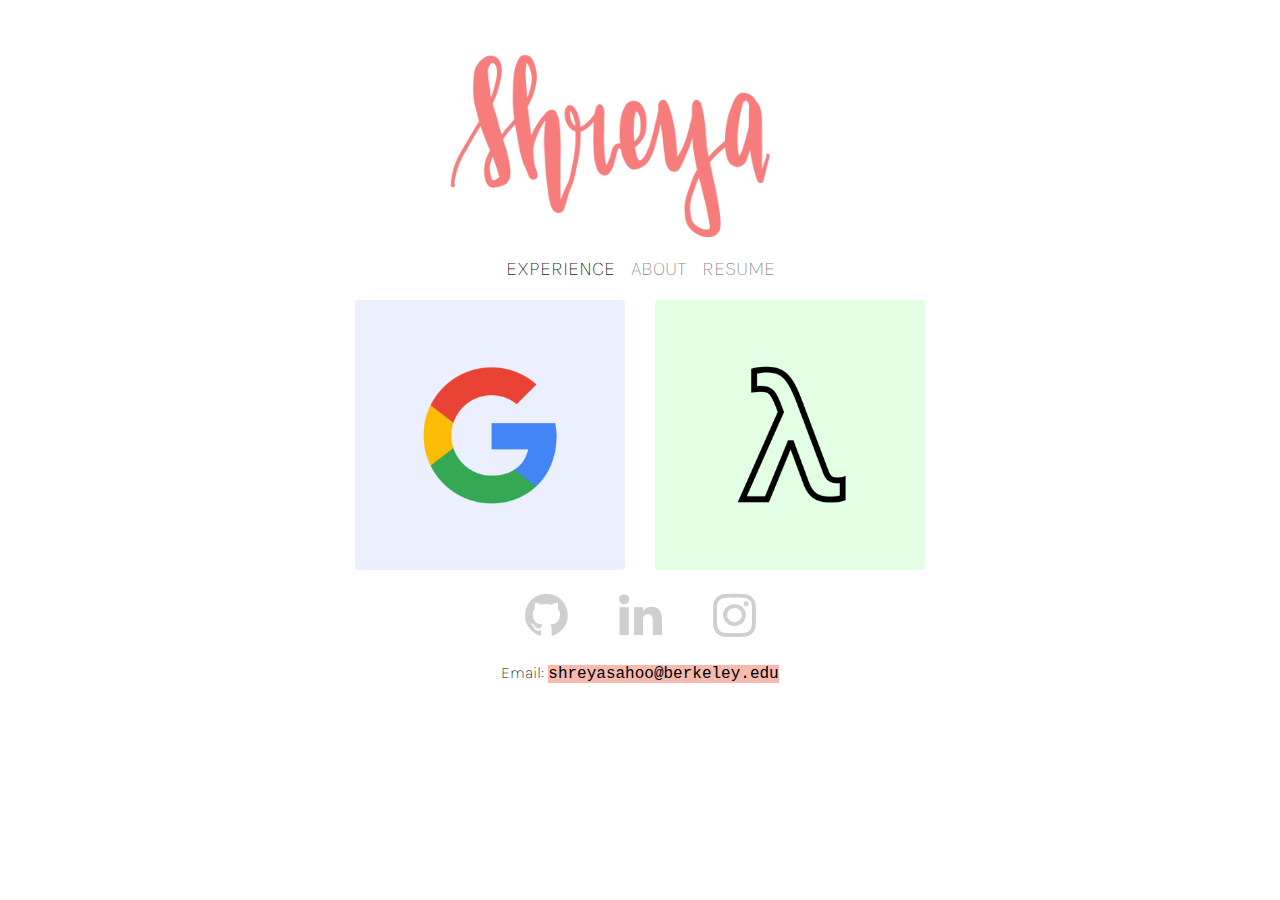
==== commit a6a2ea23: "new changes" ====
--- a/index.html
+++ b/index.html
@@ -24,236 +24,126 @@
 <body id="page-top">
 
     <!-- Navigation -->
-    <nav class="navbar navbar-expand-lg navbar-light bg-white fixed-top" id="mainNav">
-        <button class="navbar-toggler" type="button" data-toggle="collapse" data-target="#navbarResponsive" aria-controls="navbarResponsive" aria-expanded="false" aria-label="Toggle navigation">
+<div class="row">
+    <div class="col">
+        <a class="mx-auto" href="index.html">
+            <img src="title.png" style = "width: 25%">
+        </a>
+        <button class="navbar-toggler" type="button" data-toggle="collapse" data-target=".dual-collapse2">
             <span class="navbar-toggler-icon"></span>
         </button>
-        <div class="collapse navbar-collapse" id="navbarResponsive">
-            <ul class="navbar-nav mx-auto">
-                <li class="nav-item">
-                    <a class="nav-link" href="#about">About</a>
-                </li>
-                <li class="nav-item">
-                    <a class="nav-link" href="#work">Work</a>
-                </li>
-                <li class="nav-item">
-                    <a class="nav-link" href="#projects">Projects</a>
-                </li>
-                <li class="nav-item">
-                    <a class="nav-link" href="ShreyaSahoo_Resume.pdf">Resume</a>
-                </li>
-                <li class="nav-item">
-                    <a class="nav-link" href="CS61A.html">CS 61A</a>
-                </li>
-            </ul>
+    </div>
+</div>
+<nav class="navbar navbar-light navbar-expand-md bg-light justify-content-center">
+    <button class="navbar-toggler ml-1" type="button" data-toggle="collapse" data-target="#collapsingNavbar2">
+        <span class="navbar-toggler-icon"></span>
+    </button>
+    <div class="navbar-collapse collapse justify-content-between align-items-center w-100" id="collapsingNavbar2">
+        <ul class="navbar-nav mx-auto text-center">
+            <li class="nav-item">
+                <a class="nav-link active" href="index.html">EXPERIENCE</a>
+            </li>
+            <li class="nav-item">
+                <a class="nav-link" href="about.html">ABOUT</a>
+            </li>
+            <li class="nav-item">
+                <a class="nav-link" href="ShreyaSahoo_Resume.pdf">RESUME</a>
+            </li>
+        </ul>
+    </div>
+</nav>
+
+<div class="container">
+  <div class="row">
+    <div class="col-lg-6">
+	    <div class="thumbnail text-center" id="cnt">
+	        <img class = "float-lg-right rounded img-fluid" id = "hover" src= "img/google.png" class="btn btn-primary" data-toggle="modal" data-target="#google" style="max-width:50%">
+	    </div>
+
+    </div>
+    <div class="col-lg-6">
+	    <div class="thumbnail text-center" id="cnt">
+	        <img class = "float-lg-left rounded img-fluid" id = "hover" src= "img/lambda.png" class="btn btn-primary" data-toggle="modal" data-target="#cs61a" style="max-width:50%">
+	    </div>
+    </div>
+  </div>
+</div>
+
+<div class="modal fade" id="google" tabindex="-1" role="dialog" aria-labelledby="exampleModalLongTitle" aria-hidden="true">
+<div class="modal-dialog modal-lg" role="document">
+   <div class="modal-content">
+      <div class="modal-header text-center">
+        <p class="modal-title w-100" id="exampleModalLongTitle" style="text-align:center;"> Google Engineering Practicum Intern </p>
+      </div>
+    <div class="modal-body">
+
+      <p class = "modaltext"> 
+      During Summer 2018, I was an Engineering Practicum Intern at Google. I worked on a team in Maps in Mountain View!
+      <br>
+      <br> 
+      I designed and developed new features for an internal web application that performs checks on bulk changes made to Google Maps data. The tool is used by 40 teams to process billions of changes annually! 
+      <br>
+      <br>
+      Previously, users had to make extensive queries to find the tests for specific bulk changes. I created a personalized and interactive user workflow by building a new landing page for users. To do this, I implemented a feature that allowed users to save the bulk changes they wanted to monitor; this allowed them to easily view the progress of the tests for these bulk changes. I also added visualizations that allowed users to get a quick snapshot of the test progress. 
+      <br>
+      <br>
+      I did full-stack development using TypeScript with the Angular Framework and Java. 
+      </p>
+      <h3>Takeaways</h3>
+      <img class = "float-lg-right rounded img-responsive" style = "width:30%"src = "img/bike.jpg">
+      <p class = "modaltext">
+      I really enjoyed my internship at Google! It was a great experience learning a new language and framework (TypeScript and Angular) as well as gaining more experience with languages I was already familar with. Getting to do fullstack development was also a new experience that I enjoyed and learned a lot from. Overall, I really liked the environment at Google -- the community was inclusive, hardworking, and always helpful!
+      </p>
+
+      
+    </div>
+    <div class="modal-footer">
+      <button type="button" class="btn btn-secondary" data-dismiss="modal">Close</button>
+    </div>
+  </div>
+</div>
+</div> 
+
+<div class="modal fade" id="cs61a" tabindex="-1" role="dialog" aria-labelledby="exampleModalLongTitle" aria-hidden="true">
+<div class="modal-dialog modal-lg" role="document">
+   <div class="modal-content">
+      <div class="modal-header text-center">
+        <p class="modal-title w-100"> Teaching Experience at UC Berkeley </p>
+      </div>
+    <div class="modal-body">
+      <h3>Undergraduate Student Instructor</h1>
+      <p class = "modaltext"> I really enjoyed taking <a href=https://www.cs61a.org>CS 61A</a> the first semester of my freshman year; I wanted to stay involved with the course by helping teach! After being a lab assistant and tutor for the course, I became an undergraduate student instructor (TA). I taught weekly lab and discussion sections to about thirty students. During sections, I gave mini lectures about topics covered in lecture and went through different problems from a worksheet. I also held weekly office hours where I assisted students with understanding key concepts and gave guidance on homework assignments and projects. <br> <br> After TAing for CS 61A for three semesters, I will be a TA for  <a href=https://sp19.datastructur.es/>CS 61B</a>, Berkeley's Data Structures course! I'm excited to teach this course, especially because it is my favorite CS course I've taken at Berkeley so far! </p>
+      <h3>CSM Senior Mentor</h1>
+      <p class= "modaltext">
+      In addition to being on course staff, I am also a part of Computer Science Mentors, an organization geared towards providing extra support to students in lower division computer science courses, especially students who are from underrepresented areas of CS. I have been a Senior Mentor for CS 61A for the last couple semesters. I teach a small group section of CS 61A students weekly; additionally as a senior mentor, I develop new content (worksheets, teaching guides) and meet with a group of junior mentors and go over how to teach each week's material and give general teaching advice. 
+      </p>
+      <h3>Takeaways</h3>
+      <p class = "modaltext">
+      I have loved being a part of course staff and CSM; I have grown as a teacher and enjoy getting to know individuals in this wholesome teaching community!
+      </p>
+    </div>
+    <div class="modal-footer">
+      <button type="button" class="btn btn-secondary" data-dismiss="modal">Close</button>
+    </div>
+  </div>
+</div>
+</div>
+
+<div class = "row " style="text-align:left">
+    <div class = "col">
+        <div class = "icons">
+            <a href="https://github.com/shreyasahoo" class="fa fa-github"></a>
+            <a href="https://www.linkedin.com/in/shreya-sahoo/" class="fa fa-linkedin"></a>
+            <a href="https://www.instagram.com/shreyathefoodie/" class="fa fa-instagram"></a>
         </div>
-    </nav>
-
-    <section id="about">
-        <div class="container">
-            <div class="row">
-              <div class="col"></div>
-              <div class="col">
-              <h1 id = "title" style="text-align:center">Shreya Sahoo</h1>
-              </div>
-            </div>
-            <div class="row">
-                <div class = "col"> <img src = "img/shreyasahoo.png" id = "me" style="max-width:90%">  </div>
-                <div class="col"> 
-                     
-                    <p class = "subtitle"> 
-                    Hi, I'm Shreya! I am a junior at UC Berkeley studying Computer Science. I am interested in the intersection of technology and education, especially special education. Currently, I am a teaching assistant for CS 61A, the structure and interpretation of programs. This summer, I was an Engineering Practicum Intern at Google. 
-                    <br> 
-                    <br>
-                    When I'm not too busy, I love practicing brush calligraphy and trying out new recipes.</p> 
-
-                    <div class="col"> </div>
-                    <div class="col"> 
-                        <div class = "icons">
-                            <a href="https://github.com/shreyasahoo" class="fa fa-github"></a>
-                            <a href="https://www.linkedin.com/in/shreya-sahoo/" class="fa fa-linkedin"></a>
-                        </div>
-                        <div class="col"> </div>               
-                        <div class="text-center">
-                            <h2>Email: 
-                            <span id = "email"> shreyasahoo@berkeley.edu </span> 
-                            </h2>
-                        </div>                       
-                    </div>
-                </div>
-            </div>
-        </div>
-    </section>
-
-    <section id="work">
-    <div class = "container">
-        <h2>Work</h2>
-        <div class = "row">
-            <div class= "col">
-            </div>
-            <div class = "col">
-              <div class = "card">
-              <div class = "card-body">
-              <img class= "img-fluid" src= "img/google.png" href="#0" class="btn btn-primary" data-toggle="modal" data-target="#google" style="max-width:75%">
-              <div class="modal fade" id="google" tabindex="-1" role="dialog" aria-labelledby="exampleModalLongTitle" aria-hidden="true">
-                <div class="modal-dialog" role="document">
-                   <div class="modal-content">
-                      <div class="modal-header">
-                        <button type="button" class="close" data-dismiss="modal" aria-label="Close">
-                          <span aria-hidden="true">&times;</span>
-                        </button>
-                        <p class="modal-title" id="exampleModalLongTitle"> CS 61A </p>
-                      </div>
-                    <div class="modal-body">
-                      <h2 class = "modaltitle" id = "jobTitle">Engineering Practicum Intern</h2>
-                      <h2 class = "modaltitle" id = "date"> May 2018 - August 2018 </h2>
-
-                      <p class = "modaltext"> 
-                      I enjoyed working at Google this summer on the Maps team in Mountain View this summer!
-                      <br>
-                      <br> 
-                      I designed and developed new features for an internal web application that performs checks on bulk changes made to Google Maps data. The tool is used by 40 teams to process billions of changes annually! 
-                      <br>
-                      <br>
-                      I created a personalized and interactive user workflow by building a landing page for users to easily monitor the status of their bulk changes. 
-                      <br>
-                      <br>
-                      I did full-stack development using TypeScript with the Angular Framework and Java. 
-                      </p>
-                    </div>
-                    <div class="modal-footer">
-                      <button type="button" class="btn btn-secondary" data-dismiss="modal">Close</button>
-                    </div>
-                  </div>
-                </div>
-              </div> 
-            </div>
-            <h5 class="card-title">Google</h5>
-            <p class="card-text">Engineering Practicum Intern</h5>
-            </div>
-          </div>  
-            <div class = "col">
-            <div class = "card">
-              <div class = "card-body">
-              <img class= "img-fluid" src= "img/lambda.png" href="#0" class="btn btn-primary" data-toggle="modal" data-target="#cs61a" style="max-width:75%">
-              <div class="modal fade" id="cs61a" tabindex="-1" role="dialog" aria-labelledby="exampleModalLongTitle" aria-hidden="true">
-                <div class="modal-dialog" role="document">
-                   <div class="modal-content">
-                      <div class="modal-header">
-                        <button type="button" class="close" data-dismiss="modal" aria-label="Close">
-                          <span aria-hidden="true">&times;</span>
-                        </button>
-                        <p class="modal-title" id="exampleModalLongTitle"> CS 61A </p>
-                      </div>
-                    <div class="modal-body">
-                      <p class = "modaltext"> I really enjoyed taking CS 61A the first semester of my freshman year; I wanted to stay involved with the course by helping teach! The semester after I took the course, I was a lab assistant -- this is what I have been doing since: </p>
-
-                      <h2 class = "modaltitle" id = "jobTitle"> Undergraduate Student Instructor</h2>
-                      <h2 class = "modaltitle" id = "date"> August 2017 - Present </h2>
-
-                      <p class = "modaltext"> As a TA for CS 61A, I teach weekly lab and discussion sections to students. In addition, I lead 2 hours of office hours every week and assist students with understanding key concepts, and give guidance on homework assignments and projects.
-                      </p>
-
-                      <h2 class = "modaltitle" id = "jobTitle"> Computer Science Mentors Senior Mentor </h2>
-                      <h2 class = "modaltitle" id = "date"> August 2017 - Present </h2>
-
-                      <p class = "modaltext"> I mentor and teach concepts from the course in a small group setting. In addition to teaching a group section, I mentor several Junior Mentors and go over how to teach each week's material and give teaching tips. 
-                      </p>
-                      <h2 class = "modaltitle" id = "jobTitle"> Tutor </h2>
-                      <h2 class = "modaltitle" id = "date"> June 2017 - August 2017 </h2>
-
-                      <p class = "modaltext"> I mentored 3 small group sections and tutored students one-on-one. I also mentored students during pre and post midterm advising and helped plan a review session. In addition, I graded projects, and proctored and graded exams. 
-                      </p>
-                    </div>
-                    <div class="modal-footer">
-                      <button type="button" class="btn btn-secondary" data-dismiss="modal">Close</button>
-                    </div>
-                  </div>
-                </div>
-                </div>
-                <h5 class="card-title"><br>UC Berkeley</h5>
-                <p class="card-text">CS 61A Undergraduate Student Instructor</h5>
-              </div> 
-              </div>       
-          </div>       
-          <div class="col"></div>
-    </section>
-
-    <section id= "projects">
-    <div class = "container">
-        <h2>Projects</h2>
-        <div class = "row">
-          <div class="col"></div>
-          <div class = "col" >
-            <div class = "card">
-            <div class = "card-body">
-            <img class= "img-fluid" src= "img/database.jpg" href="#0" class="btn btn-primary" data-toggle="modal" data-target="#database">
-                <div class="modal fade" id="database" tabindex="-1" role="dialog" aria-labelledby="exampleModalLongTitle" aria-hidden="true">
-                  <div class="modal-dialog" role="document">
-                     <div class="modal-content">
-                        <div class="modal-header">
-                          <button type="button" class="close" data-dismiss="modal" aria-label="Close">
-                            <span aria-hidden="true">&times;</span>
-                          </button>
-                          <p class="modal-title" id="exampleModalLongTitle">Database</p>
-                          <p class = modaltext> February 2017 </p>
-                        </div>
-                      <div class="modal-body">
-                        <p class = "modaltext"> I worked with a partner to create a database management system written in Java. We designed the implementation of a table and developed functions that allowed users to join multiple tables, and create tables that had conditions. </p>
-                                
-                        <img class="img-fluid" src="img/database.jpg">
-
-                        <h2 class = "modaltitle">What I learned</h2>
-
-                        <p class = "modaltext"> This project gave me experience in working with both a large group to brainstorm and develop high-level ideas as well as with a partner. I learned how to effectively use data abstraction as well as the basics of regex. </p>
-                      </div>
-                      <div class="modal-footer">
-                        <button type="button" class="btn btn-secondary" data-dismiss="modal">Close</button>
-                      </div>
-                    </div>
-                  </div>
-                </div> 
-                <h5 class="card-title"><br>Database</h5>
-              </div>
-            </div>       
-          </div>     
-          
-          <div class = "col" >
-            <div class = "card">
-            <div class = "card-body">
-            <img class= "img-fluid" src= "img/bearmaps.jpg" href="#0" class="btn btn-primary" data-toggle="modal" data-target="#bearmaps">
-              <div class="modal fade" id="bearmaps" tabindex="-1" role="dialog" aria-labelledby="exampleModalLongTitle" aria-hidden="true">
-                <div class="modal-dialog" role="document">
-                   <div class="modal-content">
-                      <div class="modal-header">
-                        <button type="button" class="close" data-dismiss="modal" aria-label="Close">
-                          <span aria-hidden="true">&times;</span>
-                        </button>
-                        <p class="modal-title" id="exampleModalLongTitle"> Bear Maps </p>
-                        <p class = modaltext> April 2017 </p>
-                      </div>
-                    <div class="modal-body">
-                      <p class = "modaltext"> Using Java, I implemented the backend of a web mapping application that allows users to move around and zoom in to a map of Berkeley. Users can click two points on the map to find the shortest route between the points. I also added an autocomplete search feature.  
-                      </p>
-
-                      <img class="img-fluid" src="img/bearmaps.jpg" alt="" id = "modalbearmaps">
-
-                      <h2 class = "modaltitle"> What I learned </h2>
-
-                      <p class = "modaltext"> I used multiple data structures and graph algorithms in creating the end result. I also learned how to make my programs more time and space efficent. </p>
-                    </div>
-                    <div class="modal-footer">
-                      <button type="button" class="btn btn-secondary" data-dismiss="modal">Close</button>
-                    </div>
-                  </div>
-                </div>
-              </div> 
-              <h5 class="card-title"><br>Bear Maps</h5>
-              </div>
-          </div>
-          </div>
-          <div class="col"></div>
-        </section>
+        <div class="col"> </div>               
+        <div class="text-center">
+            <p>Email: 
+            <span id = "email"> shreyasahoo@berkeley.edu </span> 
+            </p>
+        </div>  
+    </div>
+</div>
 
     <!-- Bootstrap core JavaScript -->
     <script src="vendor/jquery/jquery.min.js"></script>
--- a/css/scrolling-nav.css
+++ b/css/scrolling-nav.css
@@ -20,70 +20,18 @@
 
 /* NAVBAR STUFF AND FOOTER STUFF */
 .navbar {
-    background-color: white;
+    background-color: white !important;
     border: none !important;
-    font-size: 28px;
+    font-size: 20px;
     text-align: center;
 }
 
-.navbar .navbar-collapse {
-    text-align: center;
-}
-
-ul.nav  a:active {
-    color: black !important;
-    background-color: transparent;
-    text-decoration:none; }
-
-ul.nav a:link {
-    color: black !important;
-    background-color: transparent;
-    text-decoration: none;
-}
-
-ul.nav a:visited {
-    color:black;
-    background-color: transparent;
-    text-decoration: none;
-}
-
-ul.nav a:hover {
-    color: #f18c79 !important;
-    background-color: transparent;
-    text-decoration:none;
-}
-
-div.navbar-default > div.container 
-{background-color: white;}
 
 /* INDEX PAGE */
-#title {
-	text-align: center;
-    font-weight: bold;
-  	font-size: 60px;
-  	color:  #f18c79 ;
-}
-
-#subtitle {
-	text-align: left;
-    font-family: 'Open Sans Condensed', sans-serif;
-    font-size: 18px;
-    font-weight: lighter;
-    color:  black ;
-}
-
-.emailheader {
-	text-align: center;
-  	font-family: 'Open Sans Condensed', sans-serif;
-  	font-size: 30px;
-  	font-weight: lighter;
-  	color:  black ;
-
-}
 #email {
   width: 100%;
 	font-family: 'Cousine', monospace;
-	font-size: 24px;
+	font-size: 16px;
 	color: black;
 	background-color: rgba(241, 140, 121, 0.6);
   text-align: center !important;
@@ -104,29 +52,11 @@
 
 .fa:hover {
 	color: #f18c79;
+  text-decoration: none; 
 }
 
 .icons {
   text-align: center !important;
-}
-
-/* ABOUT PAGE */
-#aboutheader {
-	font-size: 30px;
-}
-
-#me {
-  width: 50%;
-  margin-left: auto;
-  margin-right: auto;
-}
-
-
-.info {
-  width: 50%;
-  min-width: 10em;
-  margin-left: auto;
-  margin-right: auto;
 }
 
 a {
@@ -136,9 +66,9 @@
 }
 
 a:hover {
-    color: #f18c79 !important;
-    background-color: transparent;
-    text-decoration:none;
+  color:#f18c79;
+  background-color: transparent;
+  text-decoration: none;
 }
 
 .container {
@@ -161,124 +91,6 @@
 	font-size: 25px;
 }
 
-#date {
-	color : black !important;
-	font-size: 20px;
-}
-
-#modal61a {
-	width: 50%;
-	height: 50%;
-	padding: 10px;
-}
-
-#modalbearmaps {
-	padding: 10px;
-}
-
-/* THUMBNAIL GALLERY -- used template on bootply */
-.thumb {
-    margin-bottom: 30px;
-}
-
-.hovereffect {
-  width: 100%;
-  height: 100%;
-  float: left;
-  overflow: hidden;
-  position: relative;
-  text-align: center;
-  cursor: default;
-}
-
-.hovereffect .overlay {
-  position: absolute;
-  overflow: hidden;
-  width: 80%;
-  height: 80%;
-  left: 10%;
-  top: 10%;
-  border-bottom: 1px solid #FFF;
-  border-top: 1px solid #FFF;
-  -webkit-transition: opacity 0.35s, -webkit-transform 0.35s;
-  transition: opacity 0.35s, transform 0.35s;
-  -webkit-transform: scale(0,1);
-  -ms-transform: scale(0,1);
-  transform: scale(0,1);
-}
-
-.hovereffect:hover .overlay {
-  opacity: 1;
-  filter: alpha(opacity=100);
-  -webkit-transform: scale(1);
-  -ms-transform: scale(1);
-  transform: scale(1);
-}
-
-.hovereffect img {
-  display: block;
-  position: relative;
-  -webkit-transition: all 0.35s;
-  transition: all 0.35s;
-}
-
-.hovereffect:hover img {
-  filter: url('data:image/svg+xml;charset=utf-8,<svg xmlns="http://www.w3.org/2000/svg"><filter id="filter"><feComponentTransfer color-interpolation-filters="sRGB"><feFuncR type="linear" slope="0.6" /><feFuncG type="linear" slope="0.6" /><feFuncB type="linear" slope="0.6" /></feComponentTransfer></filter></svg>#filter');
-  filter: brightness(0.6);
-  -webkit-filter: brightness(0.6);
-}
-
-.hovereffect h2 {
-  text-transform: uppercase;
-  text-align: center;
-  position: relative;
-  font-size: 17px;
-  background-color: transparent;
-  color: #FFF;
-  padding: 1em 0;
-  opacity: 0;
-  filter: alpha(opacity=0);
-  -webkit-transition: opacity 0.35s, -webkit-transform 0.35s;
-  transition: opacity 0.35s, transform 0.35s;
-  -webkit-transform: translate3d(0,-100%,0);
-  transform: translate3d(0,-100%,0);
-}
-
-.hovereffect a, hovereffect p {
-  color: #FFF;
-  padding: 1em 0;
-  opacity: 0;
-  filter: alpha(opacity=0);
-  -webkit-transition: opacity 0.35s, -webkit-transform 0.35s;
-  transition: opacity 0.35s, transform 0.35s;
-  -webkit-transform: translate3d(0,100%,0);
-  transform: translate3d(0,100%,0);
-}
-
-.hovereffect:hover a, .hovereffect:hover p, .hovereffect:hover h2 {
-  opacity: 1;
-  filter: alpha(opacity=100);
-  -webkit-transform: translate3d(0,0,0);
-  transform: translate3d(0,0,0);
-}
-
-
-/* MODAL */
-.modal-title {
-  color: #f18c79 ;
-  font-size: 30px;
-}
-
-.modaltext {
-    color: black !important;
-    font-size: 18px;
-}
-
-.modaltitle {
-  color: #f18c79 !important;
-}
-
-
 
 .btn-primary, .btn-primary:hover, .btn-primary:active, .btn-primary:visited {
     background-color: #f18c79 !important;
@@ -286,31 +98,35 @@
   	color: white !important;
   	border-radius: 25%;
 }
-.wrap {
-  margin: 0 auto;
-  text-align: center;
+
+.row{
+    display: flex;
+    align-items: center;
+    flex-wrap: wrap;
 }
-.wrap a {
-    font-family: 'Tinos', serif;
-  font-size: 5rem;
-  text-align: center;
-  line-height: 1.25;
-  display: inline;
-  color: steelblue;
-  text-shadow: 0 1px darken(steelblue, 10%);
-  transition: box-shadow ease 250ms, color ease 250ms;
-  cursor: pointer;
-  
-  text-decoration: none;
 
-  
-  &:hover {
-    box-shadow: 0 -25px 0 coral inset;
-  }
+.navlink a:link {
+    color: #999999; !important;
+    background-color: transparent;
+    text-decoration: none;
 }
-.card {
-  border:none;
+
+.navbar .navbar-nav > .active > a{
+    color: #545454; !important;
 }
-.card:hover {
-  box-shadow: 0 14px 28px rgba(0,0,0,0.25), 0 10px 10px rgba(0,0,0,0.22);
+
+#hvr {
+  opacity: 1;
+  transition: .5s ease;
 }
+#cnt:hover .img-fluid {
+  opacity: .3;
+}
+
+
+
+
+
+
+
+
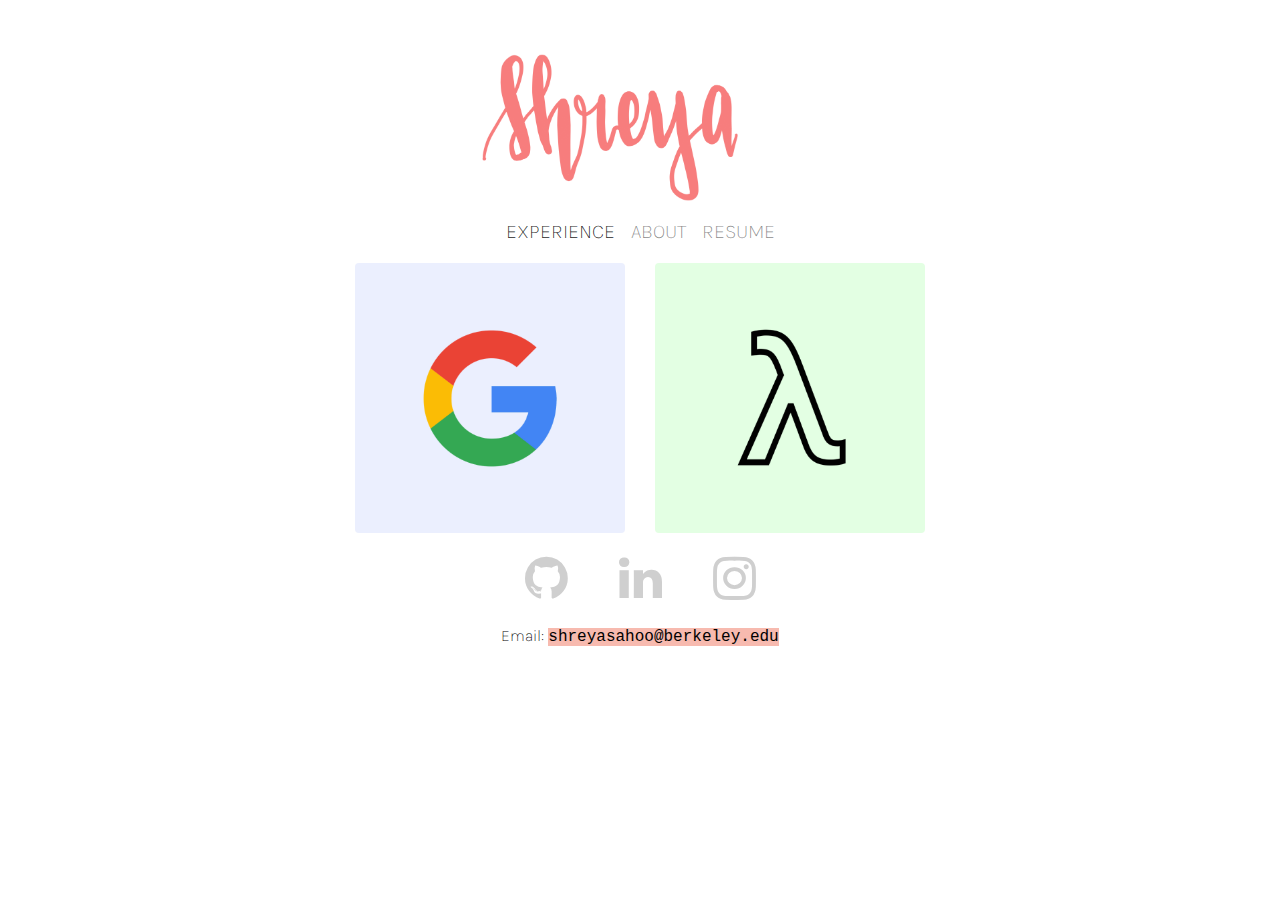
==== commit 9f3f99ab: "fixed width" ====
--- a/index.html
+++ b/index.html
@@ -27,7 +27,7 @@
 <div class="row">
     <div class="col">
         <a class="mx-auto" href="index.html">
-            <img src="title.png" style = "width: 25%">
+            <img src="title.png" style = "width: 20%">
         </a>
         <button class="navbar-toggler" type="button" data-toggle="collapse" data-target=".dual-collapse2">
             <span class="navbar-toggler-icon"></span>
